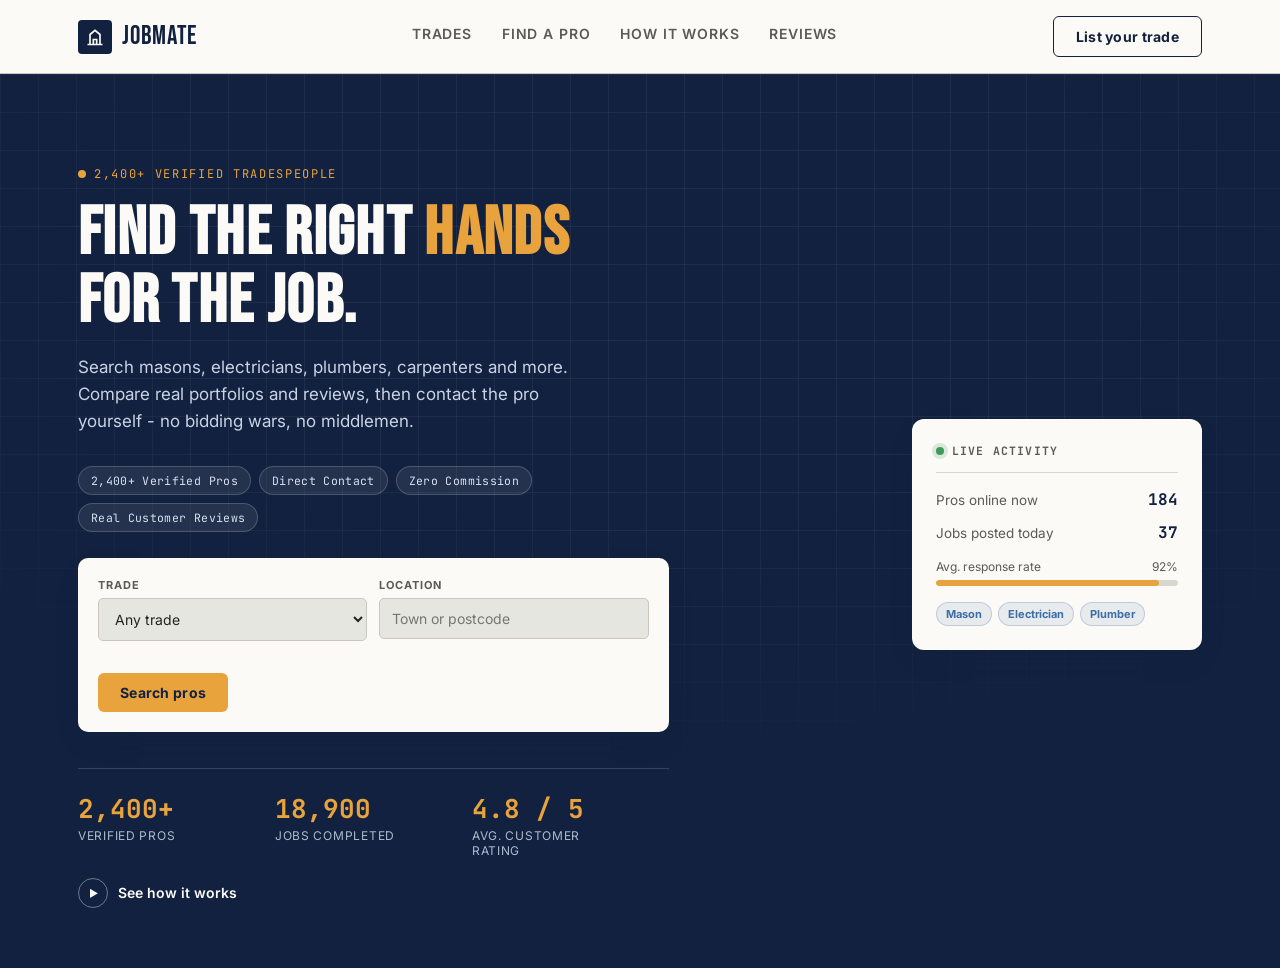
==== index.html @ 534e0090 "create home page" ====
<!DOCTYPE html>
<html lang="en">
<head>
    <meta charset="UTF-8">
    <meta name="viewport" content="width=device-width, initial-scale=1.0">
    <title>JobMate - Find Skilled Pros Near You</title>
    <link rel="preconnect" href="https://fonts.googleapis.com">
    <link href="https://fonts.googleapis.com/css2?family=Bebas+Neue&family=Inter:wght@400;500;600;700;800&family=JetBrains+Mono:wght@400;600&display=swap" rel="stylesheet">
    <link rel="stylesheet" href="style.css">
</head>
<body>
<header class="site-nav">
  <div class="nav-inner">
    <a href="#top" class="logo">
      <span class="mark">
        <svg viewBox="0 0 24 24" fill="none" stroke="#FBFAF7" stroke-width="2"><path d="M3 21h18M6 21V9l6-5 6 5v12M10 21v-6h4v6"/></svg>
      </span>
      JobMate
    </a>
    <nav class="nav-links" id="navLinks">
      <a href="#trades">Trades</a>
      <a href="#browse">Find a pro</a>
      <a href="#how">How it works</a>
      <a href="#reviews">Reviews</a>
    </nav>
    <div style="display:flex;align-items:center;gap:14px;">
      <a href="#join" class="btn btn-outline nav-cta">List your trade</a>
      <button class="menu-toggle" id="menuToggle" aria-label="Toggle menu"><span></span><span></span><span></span></button>
    </div>
  </div>
</header>
<section class="hero" id="top">
  <div class="wrap hero-inner">
    <div>
      <span class="hero-eyebrow">2,400+ verified tradespeople</span>
      <h1>Find the right <em>hands</em><br>for the job.</h1>
      <p class="lede">Search masons, electricians, plumbers, carpenters and more. Compare real portfolios and reviews, then contact the pro yourself - no bidding wars, no middlemen.</p>

      <div class="hero-pills">
        <span>2,400+ Verified Pros</span>
        <span>Direct Contact</span>
        <span>Zero Commission</span>
        <span>Real Customer Reviews</span>
      </div>

      <form class="search-card" id="searchForm">
        <div class="field">
          <label for="searchTrade">Trade</label>
          <select id="searchTrade">
            <option value="">Any trade</option>
            <option value="Mason">Mason</option>
            <option value="Electrician">Electrician</option>
            <option value="Plumber">Plumber</option>
            <option value="Carpenter">Carpenter</option>
            <option value="Painter">Painter</option>
            <option value="Welder">Welder</option>
            <option value="Roofer">Roofer</option>
            <option value="Landscaper">Landscaper</option>
          </select>
        </div>
        <div class="field">
          <label for="searchLocation">Location</label>
          <input type="text" id="searchLocation" placeholder="Town or postcode">
        </div>
        <div class="field submit">
          <label style="visibility:hidden;">Go</label>
          <button type="submit" class="btn btn-primary">Search pros</button>
        </div>
      </form>

      <div class="hero-stats">
        <div>
          <div class="num">2,400+</div>
          <div class="label">Verified pros</div>
        </div>
        <div>
          <div class="num">18,900</div>
          <div class="label">Jobs completed</div>
        </div>
        <div>
          <div class="num">4.8 / 5</div>
          <div class="label">Avg. customer rating</div>
        </div>
      </div>

      <div class="hero-actions">
        <a href="#how" class="play-link"><span class="play-ic">▶</span> See how it works</a>
      </div>
    </div>

    <div class="live-panel">
      <div class="live-panel-head"><span class="live-dot-lg"></span> Live activity</div>
      <div class="live-row"><span class="live-label">Pros online now</span><span class="live-val">184</span></div>
      <div class="live-row"><span class="live-label">Jobs posted today</span><span class="live-val">37</span></div>
      <div class="live-bar-group">
        <div class="live-bar-label"><span>Avg. response rate</span><span>92%</span></div>
        <div class="live-bar-track"><div class="live-bar-fill" style="width:92%;"></div></div>
      </div>
      <div class="live-tags">
        <span class="live-tag">Mason</span>
        <span class="live-tag">Electrician</span>
        <span class="live-tag">Plumber</span>
      </div>
    </div>
  </div>
</section>
</body>
</html>
---- style.css ----
:root{
    --ink:#12213F;
    --ink-2:#1B2E52;
    --steel:#3D6EA5;
    --steel-light:#7FA7CE;
    --amber:#E8A33D;
    --amber-dark:#C6822015;
    --concrete:#E6E6E0;
    --concrete-2:#D9D8D0;
    --paper:#FBFAF7;
    --charcoal:#232323;
    --charcoal-soft:#5B5B56;
    --line:#C9C7BE;
    --radius:6px;
    --shadow:0 12px 30px -14px rgba(18,33,63,0.35);
  }
  *{box-sizing:border-box;}
  html{scroll-behavior:smooth;}
  body{
    margin:0;
    background:var(--concrete);
    color:var(--charcoal);
    font-family:'Inter',sans-serif;
    -webkit-font-smoothing:antialiased;
  }
    h1,h2,h3{
    font-family:'Bebas Neue',sans-serif;
    letter-spacing:0.02em;
    line-height:1;
    color:var(--ink);
  }
  a{color:inherit;text-decoration:none;}
  button{font-family:inherit;cursor:pointer;}
  .wrap{max-width:1180px;margin:0 auto;padding:0 28px;}
  ::selection{background:var(--amber);color:var(--ink);}
  :focus-visible{outline:3px solid var(--steel);outline-offset:2px;}

    /* ---------- NAV ---------- */

  header.site-nav{
    position:sticky;top:0;z-index:100;
    background:var(--paper);
    border-bottom:1px solid var(--line);
  }
  .nav-inner{
    max-width:1180px;margin:0 auto;padding:16px 28px;
    display:flex;align-items:center;justify-content:space-between;
  }
  .logo{
    display:flex;align-items:center;gap:10px;
    font-family:'Bebas Neue',sans-serif;font-size:26px;letter-spacing:0.03em;
    color:var(--ink);
  }
  .logo .mark{
    width:34px;height:34px;border-radius:4px;background:var(--ink);
    display:flex;align-items:center;justify-content:center;
  }
  .logo .mark svg{width:20px;height:20px;}
  .nav-links{display:flex;gap:30px;align-items:center;}
  .nav-links a{
    font-size:14px;font-weight:600;color:var(--charcoal-soft);
    text-transform:uppercase;letter-spacing:0.06em;
    padding-bottom:4px;border-bottom:2px solid transparent;
    transition:color .15s, border-color .15s;
  }
  .nav-links a:hover{color:var(--ink);border-color:var(--amber);}
  .btn{
    display:inline-flex;align-items:center;justify-content:center;gap:8px;
    padding:11px 22px;border-radius:var(--radius);border:none;
    font-weight:700;font-size:14px;letter-spacing:0.02em;
    transition:transform .12s ease, box-shadow .12s ease, background .15s;
  }
  .btn-primary{background:var(--amber);color:var(--ink);}
  .btn-primary:hover{transform:translateY(-2px);box-shadow:0 10px 18px -8px rgba(232,163,61,0.55);}
  .btn-outline{background:transparent;color:var(--ink);border:1.5px solid var(--ink);}
  .btn-outline:hover{background:var(--ink);color:var(--paper);}
  .btn-ghost{background:transparent;color:var(--paper);border:1.5px solid rgba(251,250,247,0.4);}
  .btn-ghost:hover{border-color:var(--paper);}
  .menu-toggle{display:none;background:none;border:none;padding:8px;}
  .menu-toggle span{display:block;width:22px;height:2px;background:var(--ink);margin:5px 0;}

    /* ---------- HERO ---------- */

  .hero{
    position:relative;overflow:hidden;
    background:var(--ink);
    color:var(--paper);
    padding:88px 0 60px;
  }
  .hero::before{
    content:"";position:absolute;inset:0;
    background-image:
      linear-gradient(rgba(255,255,255,0.055) 1px, transparent 1px),
      linear-gradient(90deg, rgba(255,255,255,0.055) 1px, transparent 1px);
    background-size:38px 38px;
    mask-image:radial-gradient(ellipse 90% 70% at 50% 20%, black 40%, transparent 85%);
  }
  .hero-inner{position:relative;display:grid;grid-template-columns:1.1fr 0.9fr;gap:50px;align-items:center;}
  .hero-eyebrow{
    display:inline-flex;align-items:center;gap:8px;
    font-family:'JetBrains Mono',monospace;font-size:12px;letter-spacing:0.14em;
    text-transform:uppercase;color:var(--amber);margin-bottom:18px;
  }
  .hero-eyebrow::before{content:"";width:8px;height:8px;background:var(--amber);border-radius:50%;}
  .hero h1{color:var(--paper);font-size:clamp(42px,6vw,68px);margin:0 0 18px;}
  .hero h1 em{font-style:normal;color:var(--amber);}
  .hero p.lede{font-size:17px;line-height:1.6;color:#C9D3E4;max-width:520px;margin:0 0 30px;}

  .hero-pills{display:flex;flex-wrap:wrap;gap:8px;margin-bottom:26px;}
  .hero-pills span{
    font-family:'JetBrains Mono',monospace;font-size:11.5px;letter-spacing:0.03em;
    padding:6px 12px;border-radius:20px;background:rgba(251,250,247,0.08);
    border:1px solid rgba(251,250,247,0.18);color:#D7E0EE;
  }

  .search-card{
    background:var(--paper);border-radius:10px;padding:20px;
    box-shadow:var(--shadow);
    display:flex;flex-wrap:wrap;gap:12px;
  }
  .search-card .field{
    flex:1 1 160px;display:flex;flex-direction:column;gap:6px;
  }
  .search-card label{
    font-size:11px;text-transform:uppercase;letter-spacing:0.08em;
    color:var(--charcoal-soft);font-weight:700;
  }
  .search-card input, .search-card select{
    border:1.5px solid var(--line);border-radius:5px;padding:11px 12px;
    font-family:inherit;font-size:14px;color:var(--charcoal);background:var(--concrete);
  }
  .search-card input:focus, .search-card select:focus{border-color:var(--steel);outline:none;}
  .search-card .field.submit{flex:0 0 auto;align-self:flex-end;}

  .hero-stats{display:flex;gap:0;margin-top:36px;border-top:1px solid rgba(255,255,255,0.15);padding-top:22px;}
  .hero-stats div{flex:1;padding-right:20px;}
  .hero-stats .num{font-family:'JetBrains Mono',monospace;font-size:26px;font-weight:700;color:var(--amber);}
  .hero-stats .label{font-size:12px;color:#AEB9CC;text-transform:uppercase;letter-spacing:0.06em;margin-top:2px;}

  .hero-actions{margin-top:20px;}
  .play-link{display:inline-flex;align-items:center;gap:10px;font-size:14px;font-weight:600;color:var(--paper);}
  .play-ic{
    width:30px;height:30px;border-radius:50%;border:1.5px solid rgba(251,250,247,0.4);
    display:flex;align-items:center;justify-content:center;font-size:10px;flex-shrink:0;
    transition:background .15s,border-color .15s,color .15s;
  }
  .play-link:hover .play-ic{background:var(--amber);border-color:var(--amber);color:var(--ink);}

    /* ---------- LIVE ACTIVITY PANEL ---------- */
    
  .live-panel{
    justify-self:end;width:290px;background:var(--paper);border-radius:12px;
    box-shadow:var(--shadow);padding:24px;color:var(--charcoal);
  }
  .live-panel-head{
    display:flex;align-items:center;gap:8px;font-family:'JetBrains Mono',monospace;
    font-size:11.5px;text-transform:uppercase;letter-spacing:0.1em;color:var(--charcoal-soft);
    padding-bottom:14px;border-bottom:1px solid var(--concrete-2);margin-bottom:16px;font-weight:700;
  }
  .live-dot-lg{width:8px;height:8px;border-radius:50%;background:#3D9A57;box-shadow:0 0 0 4px rgba(61,154,87,0.18);flex-shrink:0;}
  .live-row{display:flex;justify-content:space-between;align-items:center;font-size:13.5px;margin-bottom:12px;}
  .live-row .live-label{color:var(--charcoal-soft);}
  .live-row .live-val{font-family:'JetBrains Mono',monospace;font-weight:700;color:var(--ink);font-size:16px;}
  .live-bar-group{margin:16px 0;}
  .live-bar-label{display:flex;justify-content:space-between;font-size:12px;color:var(--charcoal-soft);margin-bottom:6px;}
  .live-bar-track{height:6px;border-radius:4px;background:var(--concrete-2);overflow:hidden;}
  .live-bar-fill{height:100%;background:var(--amber);border-radius:4px;}
  .live-tags{display:flex;flex-wrap:wrap;gap:6px;}
  .live-tag{
    font-size:11px;font-weight:700;padding:4px 9px;border-radius:20px;
    background:rgba(61,110,165,0.1);color:var(--steel);border:1px solid rgba(61,110,165,0.25);
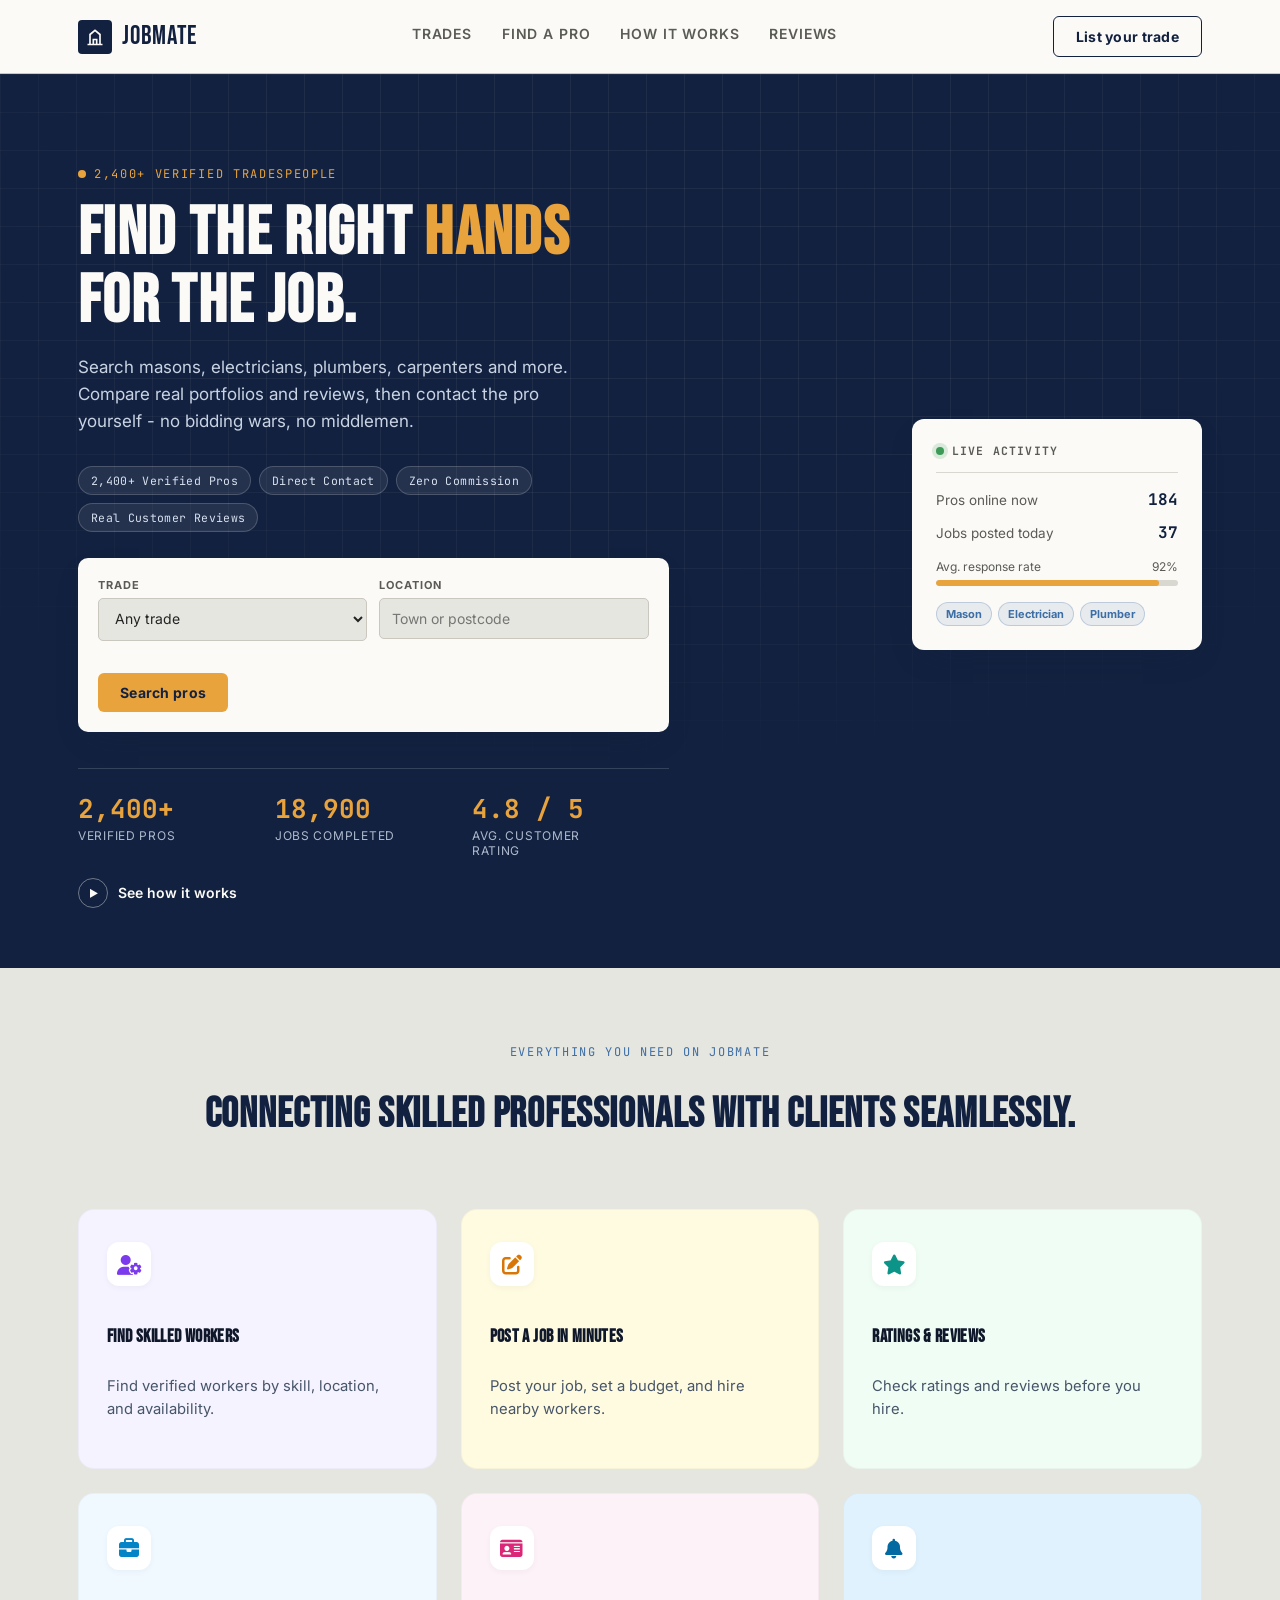
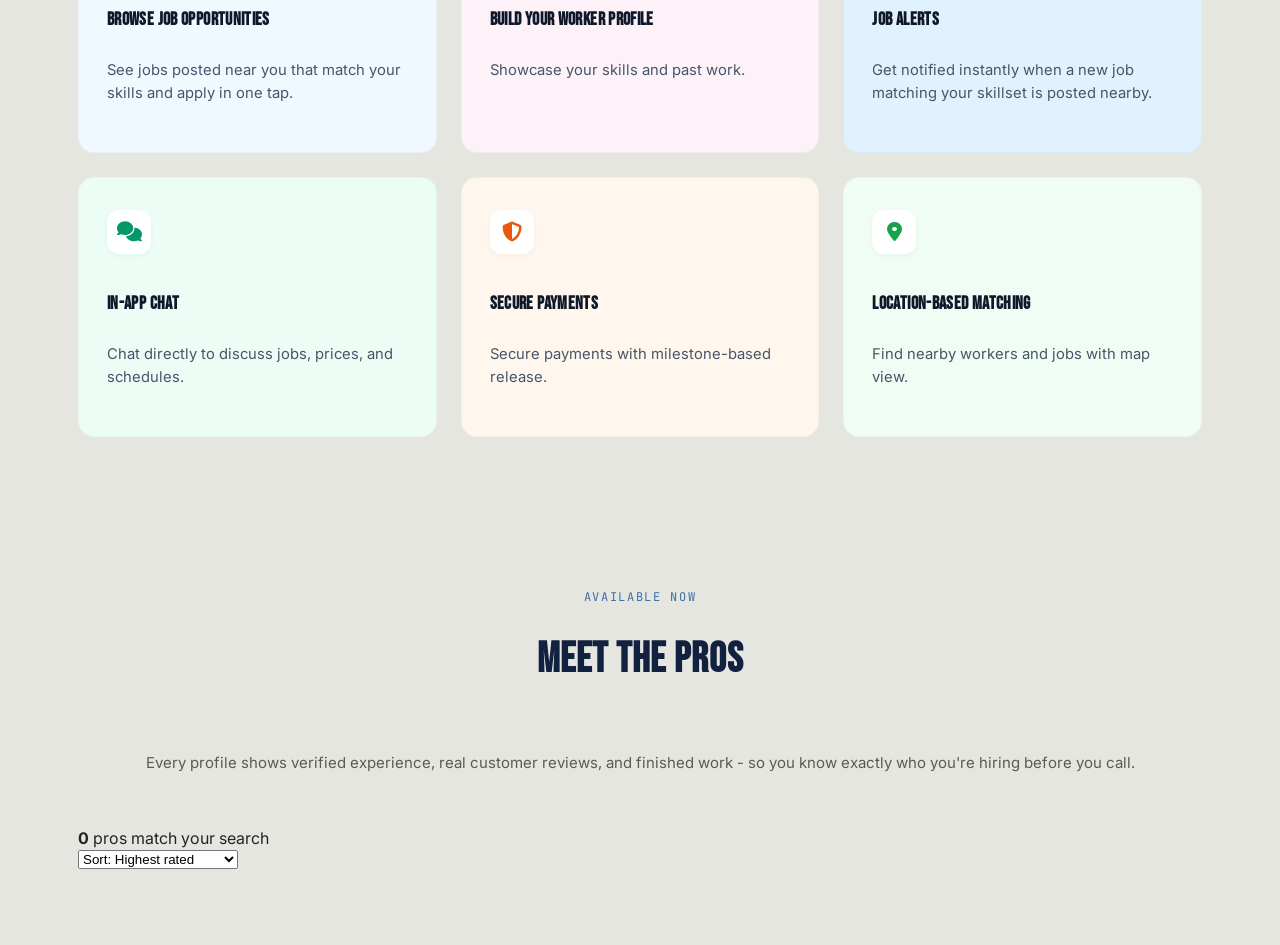
==== commit dd6688a3: "add feature grid section" ====
--- a/index.html
+++ b/index.html
@@ -7,6 +7,7 @@
     <link rel="preconnect" href="https://fonts.googleapis.com">
     <link href="https://fonts.googleapis.com/css2?family=Bebas+Neue&family=Inter:wght@400;500;600;700;800&family=JetBrains+Mono:wght@400;600&display=swap" rel="stylesheet">
     <link rel="stylesheet" href="style.css">
+    <link rel="stylesheet" href="https://cdnjs.cloudflare.com/ajax/libs/font-awesome/6.4.0/css/all.min.css">
 </head>
 <body>
 <header class="site-nav">
@@ -104,5 +105,130 @@
     </div>
   </div>
 </section>
+
+<section id="trades">
+  <div class="wrap">
+    <div class="section-head reveal">
+      <div>
+        <span class="kicker">Everything You Need on JobMate</span>
+        <h2>Connecting skilled professionals with clients seamlessly.</h2>
+      </div>
+    </div>
+  
+   <div class="container">
+
+    <!-- 3x3 Feature Grid -->
+    <div class="feature-grid">
+
+      <!-- 1. Find Skilled Workers (Clients) -->
+      <div class="feature-card bg-purple">
+        <div class="icon-box text-purple">
+          <i class="fa-solid fa-user-gear fa-lg"></i>
+        </div>
+        <h3>Find Skilled Workers</h3>
+        <p>Find verified workers by skill, location, and availability.</p>
+      </div>
+
+      <!-- 2. Post a Job in Minutes (Clients) -->
+      <div class="feature-card bg-yellow">
+        <div class="icon-box text-yellow">
+          <i class="fa-solid fa-pen-to-square fa-lg"></i>
+        </div>
+        <h3>Post a Job in Minutes</h3>
+        <p>Post your job, set a budget, and hire nearby workers.</p>
+      </div>
+
+      <!-- 3. Ratings & Reviews (Clients) -->
+      <div class="feature-card bg-teal">
+        <div class="icon-box text-teal">
+          <i class="fa-solid fa-star fa-lg"></i>
+        </div>
+        <h3>Ratings & Reviews</h3>
+        <p>Check ratings and reviews before you hire.</p>
+      </div>
+
+      <!-- 4. Browse Job Opportunities (Workers) -->
+      <div class="feature-card bg-blue">
+        <div class="icon-box text-blue">
+          <i class="fa-solid fa-briefcase fa-lg"></i>
+        </div>
+        <h3>Browse Job Opportunities</h3>
+        <p>See jobs posted near you that match your skills and apply in one tap.</p>
+      </div>
+
+      <!-- 5. Build Your Worker Profile (Workers) -->
+      <div class="feature-card bg-pink">
+        <div class="icon-box text-pink">
+          <i class="fa-solid fa-id-card fa-lg"></i>
+        </div>
+        <h3>Build Your Worker Profile</h3>
+        <p>Showcase your skills and past work.</p>
+      </div>
+
+      <!-- 6. Job Alerts (Workers) -->
+      <div class="feature-card bg-sky">
+        <div class="icon-box text-sky">
+          <i class="fa-solid fa-bell fa-lg"></i>
+        </div>
+        <h3>Job Alerts</h3>
+        <p>Get notified instantly when a new job matching your skillset is posted nearby.</p>
+      </div>
+
+      <!-- 7. In-App Chat (Shared) -->
+      <div class="feature-card bg-mint">
+        <div class="icon-box text-mint">
+          <i class="fa-solid fa-comments fa-lg"></i>
+        </div>
+        <h3>In-App Chat</h3>
+        <p>Chat directly to discuss jobs, prices, and schedules.</p>
+      </div>
+
+      <!-- 8. Secure Payments (Shared) -->
+      <div class="feature-card bg-orange">
+        <div class="icon-box text-orange">
+          <i class="fa-solid fa-shield-halved fa-lg"></i>
+        </div>
+        <h3>Secure Payments</h3>
+        <p>Secure payments with milestone-based release.</p>
+      </div>
+
+      <!-- 9. Location-Based Matching (Shared) -->
+      <div class="feature-card bg-green">
+        <div class="icon-box text-green">
+          <i class="fa-solid fa-location-dot fa-lg"></i>
+        </div>
+        <h3>Location-Based Matching</h3>
+        <p>Find nearby workers and jobs with map view.</p>
+      </div>
+
+    </div>
+   </div>
+  </div>
+</section>
+
+<section id="browse">
+  <div class="wrap">
+    <div class="section-head reveal">
+      <div>
+        <span class="kicker">Available now</span>
+        <h2>Meet the pros</h2>
+      </div>
+      <p>Every profile shows verified experience, real customer reviews, and finished work - so you know exactly who you're hiring before you call.</p>
+    </div>
+
+    <div class="filter-pills reveal" id="filterPills"></div>
+
+    <div class="pro-toolbar reveal">
+      <div class="count-line"><strong id="resultCount">0</strong> pros match your search</div>
+      <select class="sort-select" id="sortSelect">
+        <option value="rating">Sort: Highest rated</option>
+        <option value="experience">Sort: Most experienced</option>
+        <option value="reviews">Sort: Most reviewed</option>
+      </select>
+    </div>
+
+    <div class="pro-grid reveal" id="proGrid"></div>
+  </div>
+</section>
 </body>
 </html>
--- a/style.css
+++ b/style.css
@@ -1,171 +1,278 @@
-:root{
-    --ink:#12213F;
-    --ink-2:#1B2E52;
-    --steel:#3D6EA5;
-    --steel-light:#7FA7CE;
-    --amber:#E8A33D;
-    --amber-dark:#C6822015;
-    --concrete:#E6E6E0;
-    --concrete-2:#D9D8D0;
-    --paper:#FBFAF7;
-    --charcoal:#232323;
-    --charcoal-soft:#5B5B56;
-    --line:#C9C7BE;
-    --radius:6px;
-    --shadow:0 12px 30px -14px rgba(18,33,63,0.35);
-  }
-  *{box-sizing:border-box;}
-  html{scroll-behavior:smooth;}
-  body{
-    margin:0;
-    background:var(--concrete);
-    color:var(--charcoal);
-    font-family:'Inter',sans-serif;
-    -webkit-font-smoothing:antialiased;
-  }
-    h1,h2,h3{
-    font-family:'Bebas Neue',sans-serif;
-    letter-spacing:0.02em;
-    line-height:1;
-    color:var(--ink);
-  }
-  a{color:inherit;text-decoration:none;}
-  button{font-family:inherit;cursor:pointer;}
-  .wrap{max-width:1180px;margin:0 auto;padding:0 28px;}
-  ::selection{background:var(--amber);color:var(--ink);}
-  :focus-visible{outline:3px solid var(--steel);outline-offset:2px;}
-
-    /* ---------- NAV ---------- */
-
-  header.site-nav{
-    position:sticky;top:0;z-index:100;
-    background:var(--paper);
-    border-bottom:1px solid var(--line);
-  }
-  .nav-inner{
-    max-width:1180px;margin:0 auto;padding:16px 28px;
-    display:flex;align-items:center;justify-content:space-between;
-  }
-  .logo{
-    display:flex;align-items:center;gap:10px;
-    font-family:'Bebas Neue',sans-serif;font-size:26px;letter-spacing:0.03em;
-    color:var(--ink);
-  }
-  .logo .mark{
-    width:34px;height:34px;border-radius:4px;background:var(--ink);
-    display:flex;align-items:center;justify-content:center;
-  }
-  .logo .mark svg{width:20px;height:20px;}
-  .nav-links{display:flex;gap:30px;align-items:center;}
-  .nav-links a{
-    font-size:14px;font-weight:600;color:var(--charcoal-soft);
-    text-transform:uppercase;letter-spacing:0.06em;
-    padding-bottom:4px;border-bottom:2px solid transparent;
-    transition:color .15s, border-color .15s;
-  }
-  .nav-links a:hover{color:var(--ink);border-color:var(--amber);}
-  .btn{
-    display:inline-flex;align-items:center;justify-content:center;gap:8px;
-    padding:11px 22px;border-radius:var(--radius);border:none;
-    font-weight:700;font-size:14px;letter-spacing:0.02em;
-    transition:transform .12s ease, box-shadow .12s ease, background .15s;
-  }
-  .btn-primary{background:var(--amber);color:var(--ink);}
-  .btn-primary:hover{transform:translateY(-2px);box-shadow:0 10px 18px -8px rgba(232,163,61,0.55);}
-  .btn-outline{background:transparent;color:var(--ink);border:1.5px solid var(--ink);}
-  .btn-outline:hover{background:var(--ink);color:var(--paper);}
-  .btn-ghost{background:transparent;color:var(--paper);border:1.5px solid rgba(251,250,247,0.4);}
-  .btn-ghost:hover{border-color:var(--paper);}
-  .menu-toggle{display:none;background:none;border:none;padding:8px;}
-  .menu-toggle span{display:block;width:22px;height:2px;background:var(--ink);margin:5px 0;}
-
-    /* ---------- HERO ---------- */
-
-  .hero{
-    position:relative;overflow:hidden;
-    background:var(--ink);
-    color:var(--paper);
-    padding:88px 0 60px;
-  }
-  .hero::before{
-    content:"";position:absolute;inset:0;
-    background-image:
-      linear-gradient(rgba(255,255,255,0.055) 1px, transparent 1px),
-      linear-gradient(90deg, rgba(255,255,255,0.055) 1px, transparent 1px);
-    background-size:38px 38px;
-    mask-image:radial-gradient(ellipse 90% 70% at 50% 20%, black 40%, transparent 85%);
-  }
-  .hero-inner{position:relative;display:grid;grid-template-columns:1.1fr 0.9fr;gap:50px;align-items:center;}
-  .hero-eyebrow{
-    display:inline-flex;align-items:center;gap:8px;
-    font-family:'JetBrains Mono',monospace;font-size:12px;letter-spacing:0.14em;
-    text-transform:uppercase;color:var(--amber);margin-bottom:18px;
-  }
-  .hero-eyebrow::before{content:"";width:8px;height:8px;background:var(--amber);border-radius:50%;}
-  .hero h1{color:var(--paper);font-size:clamp(42px,6vw,68px);margin:0 0 18px;}
-  .hero h1 em{font-style:normal;color:var(--amber);}
-  .hero p.lede{font-size:17px;line-height:1.6;color:#C9D3E4;max-width:520px;margin:0 0 30px;}
-
-  .hero-pills{display:flex;flex-wrap:wrap;gap:8px;margin-bottom:26px;}
-  .hero-pills span{
-    font-family:'JetBrains Mono',monospace;font-size:11.5px;letter-spacing:0.03em;
-    padding:6px 12px;border-radius:20px;background:rgba(251,250,247,0.08);
-    border:1px solid rgba(251,250,247,0.18);color:#D7E0EE;
-  }
-
-  .search-card{
-    background:var(--paper);border-radius:10px;padding:20px;
-    box-shadow:var(--shadow);
-    display:flex;flex-wrap:wrap;gap:12px;
-  }
-  .search-card .field{
-    flex:1 1 160px;display:flex;flex-direction:column;gap:6px;
-  }
-  .search-card label{
-    font-size:11px;text-transform:uppercase;letter-spacing:0.08em;
-    color:var(--charcoal-soft);font-weight:700;
-  }
-  .search-card input, .search-card select{
-    border:1.5px solid var(--line);border-radius:5px;padding:11px 12px;
-    font-family:inherit;font-size:14px;color:var(--charcoal);background:var(--concrete);
-  }
-  .search-card input:focus, .search-card select:focus{border-color:var(--steel);outline:none;}
-  .search-card .field.submit{flex:0 0 auto;align-self:flex-end;}
-
-  .hero-stats{display:flex;gap:0;margin-top:36px;border-top:1px solid rgba(255,255,255,0.15);padding-top:22px;}
-  .hero-stats div{flex:1;padding-right:20px;}
-  .hero-stats .num{font-family:'JetBrains Mono',monospace;font-size:26px;font-weight:700;color:var(--amber);}
-  .hero-stats .label{font-size:12px;color:#AEB9CC;text-transform:uppercase;letter-spacing:0.06em;margin-top:2px;}
-
-  .hero-actions{margin-top:20px;}
-  .play-link{display:inline-flex;align-items:center;gap:10px;font-size:14px;font-weight:600;color:var(--paper);}
-  .play-ic{
-    width:30px;height:30px;border-radius:50%;border:1.5px solid rgba(251,250,247,0.4);
-    display:flex;align-items:center;justify-content:center;font-size:10px;flex-shrink:0;
-    transition:background .15s,border-color .15s,color .15s;
-  }
-  .play-link:hover .play-ic{background:var(--amber);border-color:var(--amber);color:var(--ink);}
-
-    /* ---------- LIVE ACTIVITY PANEL ---------- */
-    
-  .live-panel{
-    justify-self:end;width:290px;background:var(--paper);border-radius:12px;
-    box-shadow:var(--shadow);padding:24px;color:var(--charcoal);
-  }
-  .live-panel-head{
-    display:flex;align-items:center;gap:8px;font-family:'JetBrains Mono',monospace;
-    font-size:11.5px;text-transform:uppercase;letter-spacing:0.1em;color:var(--charcoal-soft);
-    padding-bottom:14px;border-bottom:1px solid var(--concrete-2);margin-bottom:16px;font-weight:700;
-  }
-  .live-dot-lg{width:8px;height:8px;border-radius:50%;background:#3D9A57;box-shadow:0 0 0 4px rgba(61,154,87,0.18);flex-shrink:0;}
-  .live-row{display:flex;justify-content:space-between;align-items:center;font-size:13.5px;margin-bottom:12px;}
-  .live-row .live-label{color:var(--charcoal-soft);}
-  .live-row .live-val{font-family:'JetBrains Mono',monospace;font-weight:700;color:var(--ink);font-size:16px;}
-  .live-bar-group{margin:16px 0;}
-  .live-bar-label{display:flex;justify-content:space-between;font-size:12px;color:var(--charcoal-soft);margin-bottom:6px;}
-  .live-bar-track{height:6px;border-radius:4px;background:var(--concrete-2);overflow:hidden;}
-  .live-bar-fill{height:100%;background:var(--amber);border-radius:4px;}
-  .live-tags{display:flex;flex-wrap:wrap;gap:6px;}
-  .live-tag{
-    font-size:11px;font-weight:700;padding:4px 9px;border-radius:20px;
-    background:rgba(61,110,165,0.1);color:var(--steel);border:1px solid rgba(61,110,165,0.25);+:root{
+    --ink:#12213F;
+    --ink-2:#1B2E52;
+    --steel:#3D6EA5;
+    --steel-light:#7FA7CE;
+    --amber:#E8A33D;
+    --amber-dark:#C6822015;
+    --concrete:#E6E6E0;
+    --concrete-2:#D9D8D0;
+    --paper:#FBFAF7;
+    --charcoal:#232323;
+    --charcoal-soft:#5B5B56;
+    --line:#C9C7BE;
+    --radius:6px;
+    --shadow:0 12px 30px -14px rgba(18,33,63,0.35);
+  }
+  *{box-sizing:border-box;}
+  html{scroll-behavior:smooth;}
+  body{
+    margin:0;
+    background:var(--concrete);
+    color:var(--charcoal);
+    font-family:'Inter',sans-serif;
+    -webkit-font-smoothing:antialiased;
+  }
+    h1,h2,h3{
+    font-family:'Bebas Neue',sans-serif;
+    letter-spacing:0.02em;
+    line-height:1;
+    color:var(--ink);
+  }
+  a{color:inherit;text-decoration:none;}
+  button{font-family:inherit;cursor:pointer;}
+  .wrap{max-width:1180px;margin:0 auto;padding:0 28px;}
+  ::selection{background:var(--amber);color:var(--ink);}
+  :focus-visible{outline:3px solid var(--steel);outline-offset:2px;}
+
+    /* ---------- NAV ---------- */
+
+  header.site-nav{
+    position:sticky;top:0;z-index:100;
+    background:var(--paper);
+    border-bottom:1px solid var(--line);
+  }
+  .nav-inner{
+    max-width:1180px;margin:0 auto;padding:16px 28px;
+    display:flex;align-items:center;justify-content:space-between;
+  }
+  .logo{
+    display:flex;align-items:center;gap:10px;
+    font-family:'Bebas Neue',sans-serif;font-size:26px;letter-spacing:0.03em;
+    color:var(--ink);
+  }
+  .logo .mark{
+    width:34px;height:34px;border-radius:4px;background:var(--ink);
+    display:flex;align-items:center;justify-content:center;
+  }
+  .logo .mark svg{width:20px;height:20px;}
+  .nav-links{display:flex;gap:30px;align-items:center;}
+  .nav-links a{
+    font-size:14px;font-weight:600;color:var(--charcoal-soft);
+    text-transform:uppercase;letter-spacing:0.06em;
+    padding-bottom:4px;border-bottom:2px solid transparent;
+    transition:color .15s, border-color .15s;
+  }
+  .nav-links a:hover{color:var(--ink);border-color:var(--amber);}
+  .btn{
+    display:inline-flex;align-items:center;justify-content:center;gap:8px;
+    padding:11px 22px;border-radius:var(--radius);border:none;
+    font-weight:700;font-size:14px;letter-spacing:0.02em;
+    transition:transform .12s ease, box-shadow .12s ease, background .15s;
+  }
+  .btn-primary{background:var(--amber);color:var(--ink);}
+  .btn-primary:hover{transform:translateY(-2px);box-shadow:0 10px 18px -8px rgba(232,163,61,0.55);}
+  .btn-outline{background:transparent;color:var(--ink);border:1.5px solid var(--ink);}
+  .btn-outline:hover{background:var(--ink);color:var(--paper);}
+  .btn-ghost{background:transparent;color:var(--paper);border:1.5px solid rgba(251,250,247,0.4);}
+  .btn-ghost:hover{border-color:var(--paper);}
+  .menu-toggle{display:none;background:none;border:none;padding:8px;}
+  .menu-toggle span{display:block;width:22px;height:2px;background:var(--ink);margin:5px 0;}
+
+    /* ---------- HERO ---------- */
+
+  .hero{
+    position:relative;overflow:hidden;
+    background:var(--ink);
+    color:var(--paper);
+    padding:88px 0 60px;
+  }
+  .hero::before{
+    content:"";position:absolute;inset:0;
+    background-image:
+      linear-gradient(rgba(255,255,255,0.055) 1px, transparent 1px),
+      linear-gradient(90deg, rgba(255,255,255,0.055) 1px, transparent 1px);
+    background-size:38px 38px;
+    mask-image:radial-gradient(ellipse 90% 70% at 50% 20%, black 40%, transparent 85%);
+  }
+  .hero-inner{position:relative;display:grid;grid-template-columns:1.1fr 0.9fr;gap:50px;align-items:center;}
+  .hero-eyebrow{
+    display:inline-flex;align-items:center;gap:8px;
+    font-family:'JetBrains Mono',monospace;font-size:12px;letter-spacing:0.14em;
+    text-transform:uppercase;color:var(--amber);margin-bottom:18px;
+  }
+  .hero-eyebrow::before{content:"";width:8px;height:8px;background:var(--amber);border-radius:50%;}
+  .hero h1{color:var(--paper);font-size:clamp(42px,6vw,68px);margin:0 0 18px;}
+  .hero h1 em{font-style:normal;color:var(--amber);}
+  .hero p.lede{font-size:17px;line-height:1.6;color:#C9D3E4;max-width:520px;margin:0 0 30px;}
+
+  .hero-pills{display:flex;flex-wrap:wrap;gap:8px;margin-bottom:26px;}
+  .hero-pills span{
+    font-family:'JetBrains Mono',monospace;font-size:11.5px;letter-spacing:0.03em;
+    padding:6px 12px;border-radius:20px;background:rgba(251,250,247,0.08);
+    border:1px solid rgba(251,250,247,0.18);color:#D7E0EE;
+  }
+
+  .search-card{
+    background:var(--paper);border-radius:10px;padding:20px;
+    box-shadow:var(--shadow);
+    display:flex;flex-wrap:wrap;gap:12px;
+  }
+  .search-card .field{
+    flex:1 1 160px;display:flex;flex-direction:column;gap:6px;
+  }
+  .search-card label{
+    font-size:11px;text-transform:uppercase;letter-spacing:0.08em;
+    color:var(--charcoal-soft);font-weight:700;
+  }
+  .search-card input, .search-card select{
+    border:1.5px solid var(--line);border-radius:5px;padding:11px 12px;
+    font-family:inherit;font-size:14px;color:var(--charcoal);background:var(--concrete);
+  }
+  .search-card input:focus, .search-card select:focus{border-color:var(--steel);outline:none;}
+  .search-card .field.submit{flex:0 0 auto;align-self:flex-end;}
+
+  .hero-stats{display:flex;gap:0;margin-top:36px;border-top:1px solid rgba(255,255,255,0.15);padding-top:22px;}
+  .hero-stats div{flex:1;padding-right:20px;}
+  .hero-stats .num{font-family:'JetBrains Mono',monospace;font-size:26px;font-weight:700;color:var(--amber);}
+  .hero-stats .label{font-size:12px;color:#AEB9CC;text-transform:uppercase;letter-spacing:0.06em;margin-top:2px;}
+
+  .hero-actions{margin-top:20px;}
+  .play-link{display:inline-flex;align-items:center;gap:10px;font-size:14px;font-weight:600;color:var(--paper);}
+  .play-ic{
+    width:30px;height:30px;border-radius:50%;border:1.5px solid rgba(251,250,247,0.4);
+    display:flex;align-items:center;justify-content:center;font-size:10px;flex-shrink:0;
+    transition:background .15s,border-color .15s,color .15s;
+  }
+  .play-link:hover .play-ic{background:var(--amber);border-color:var(--amber);color:var(--ink);}
+
+    /* ---------- LIVE ACTIVITY PANEL ---------- */
+    
+  .live-panel{
+    justify-self:end;width:290px;background:var(--paper);border-radius:12px;
+    box-shadow:var(--shadow);padding:24px;color:var(--charcoal);
+  }
+  .live-panel-head{
+    display:flex;align-items:center;gap:8px;font-family:'JetBrains Mono',monospace;
+    font-size:11.5px;text-transform:uppercase;letter-spacing:0.1em;color:var(--charcoal-soft);
+    padding-bottom:14px;border-bottom:1px solid var(--concrete-2);margin-bottom:16px;font-weight:700;
+  }
+  .live-dot-lg{width:8px;height:8px;border-radius:50%;background:#3D9A57;box-shadow:0 0 0 4px rgba(61,154,87,0.18);flex-shrink:0;}
+  .live-row{display:flex;justify-content:space-between;align-items:center;font-size:13.5px;margin-bottom:12px;}
+  .live-row .live-label{color:var(--charcoal-soft);}
+  .live-row .live-val{font-family:'JetBrains Mono',monospace;font-weight:700;color:var(--ink);font-size:16px;}
+  .live-bar-group{margin:16px 0;}
+  .live-bar-label{display:flex;justify-content:space-between;font-size:12px;color:var(--charcoal-soft);margin-bottom:6px;}
+  .live-bar-track{height:6px;border-radius:4px;background:var(--concrete-2);overflow:hidden;}
+  .live-bar-fill{height:100%;background:var(--amber);border-radius:4px;}
+  .live-tags{display:flex;flex-wrap:wrap;gap:6px;}
+  .live-tag{
+    font-size:11px;font-weight:700;padding:4px 9px;border-radius:20px;
+    background:rgba(61,110,165,0.1);color:var(--steel);border:1px solid rgba(61,110,165,0.25);}
+  
+  /* ---------- SECTION SHELL ---------- */
+  section{padding:76px 0;}
+  .section-head{display:flex;justify-content:center;align-items:center;text-align: center; margin-bottom:38px;gap:20px;flex-wrap:wrap;}
+  .section-head .kicker{
+    font-family:'JetBrains Mono',monospace;font-size:12px;color:var(--steel);
+    text-transform:uppercase;letter-spacing:0.14em;margin-bottom:8px;display:block;
+  }
+  .section-head h2{font-size:clamp(30px,4vw,42px);}
+  .section-head p{color:var(--charcoal-soft);font-size:15px;line-height:1.55;}
+  
+  /*job essential */
+  .container {
+      max-width: 1200px;
+      width: 100%;
+      margin: 0 auto;
+    }
+
+    .section-title {
+      text-align: center;
+      margin-bottom: 40px;
+    }
+
+    .section-title h2 {
+      font-size: 2rem;
+      font-weight: 700;
+      color: #0f172a;
+      margin-bottom: 8px;
+    }
+
+    .section-title p {
+      color: #64748b;
+      font-size: 1.05rem;
+    }
+
+    /* 3x3 Feature Grid */
+    .feature-grid {
+      display: grid;
+      grid-template-columns: repeat(3, 1fr);
+      gap: 24px;
+    }
+
+    /* Card Component */
+    .feature-card {
+      border-radius: 16px;
+      padding: 32px 28px;
+      display: flex;
+      flex-direction: column;
+      align-items: flex-start;
+      transition: transform 0.2s ease, box-shadow 0.2s ease;
+      border: 1px solid rgba(0, 0, 0, 0.03);
+    }
+
+    .feature-card:hover {
+      transform: translateY(-4px);
+      box-shadow: 0 12px 24px -8px rgba(0, 0, 0, 0.08);
+    }
+
+    /* Pastel Card Background Variants */
+    .bg-purple { background-color: #f5f3ff; }
+    .bg-yellow { background-color: #fffbe0; }
+    .bg-teal   { background-color: #f0fdf4; }
+    .bg-blue   { background-color: #f0f9ff; }
+    .bg-pink   { background-color: #fdf2f8; }
+    .bg-sky    { background-color: #e0f2fe; }
+    .bg-mint   { background-color: #ecfdf5; }
+    .bg-orange { background-color: #fff7ed; }
+    .bg-green  { background-color: #f0fdf4; }
+
+    /* Icon Box Styles */
+    .icon-box {
+      width: 44px;
+      height: 44px;
+      background-color: #ffffff;
+      border-radius: 12px;
+      display: flex;
+      align-items: center;
+      justify-content: center;
+      margin-bottom: 20px;
+      box-shadow: 0 2px 6px rgba(0, 0, 0, 0.04);
+    }
+
+    /* Custom Icon Text Colors */
+    .text-purple { color: #7c3aed; }
+    .text-yellow { color: #d97706; }
+    .text-teal   { color: #0d9488; }
+    .text-blue   { color: #0284c7; }
+    .text-pink   { color: #db2777; }
+    .text-sky    { color: #0369a1; }
+    .text-mint   { color: #059669; }
+    .text-orange { color: #ea580c; }
+    .text-green  { color: #16a34a; }
+
+    /* Text Content */
+    .feature-card h3 {
+      font-size: 1.15rem;
+      font-weight: 700;
+      color: #0f172a;
+      margin-bottom: 12px;
+      line-height: 1.3;
+    }
+
+    .feature-card p {
+      font-size: 0.925rem;
+      color: #475569;
+      line-height: 1.55;
+    }
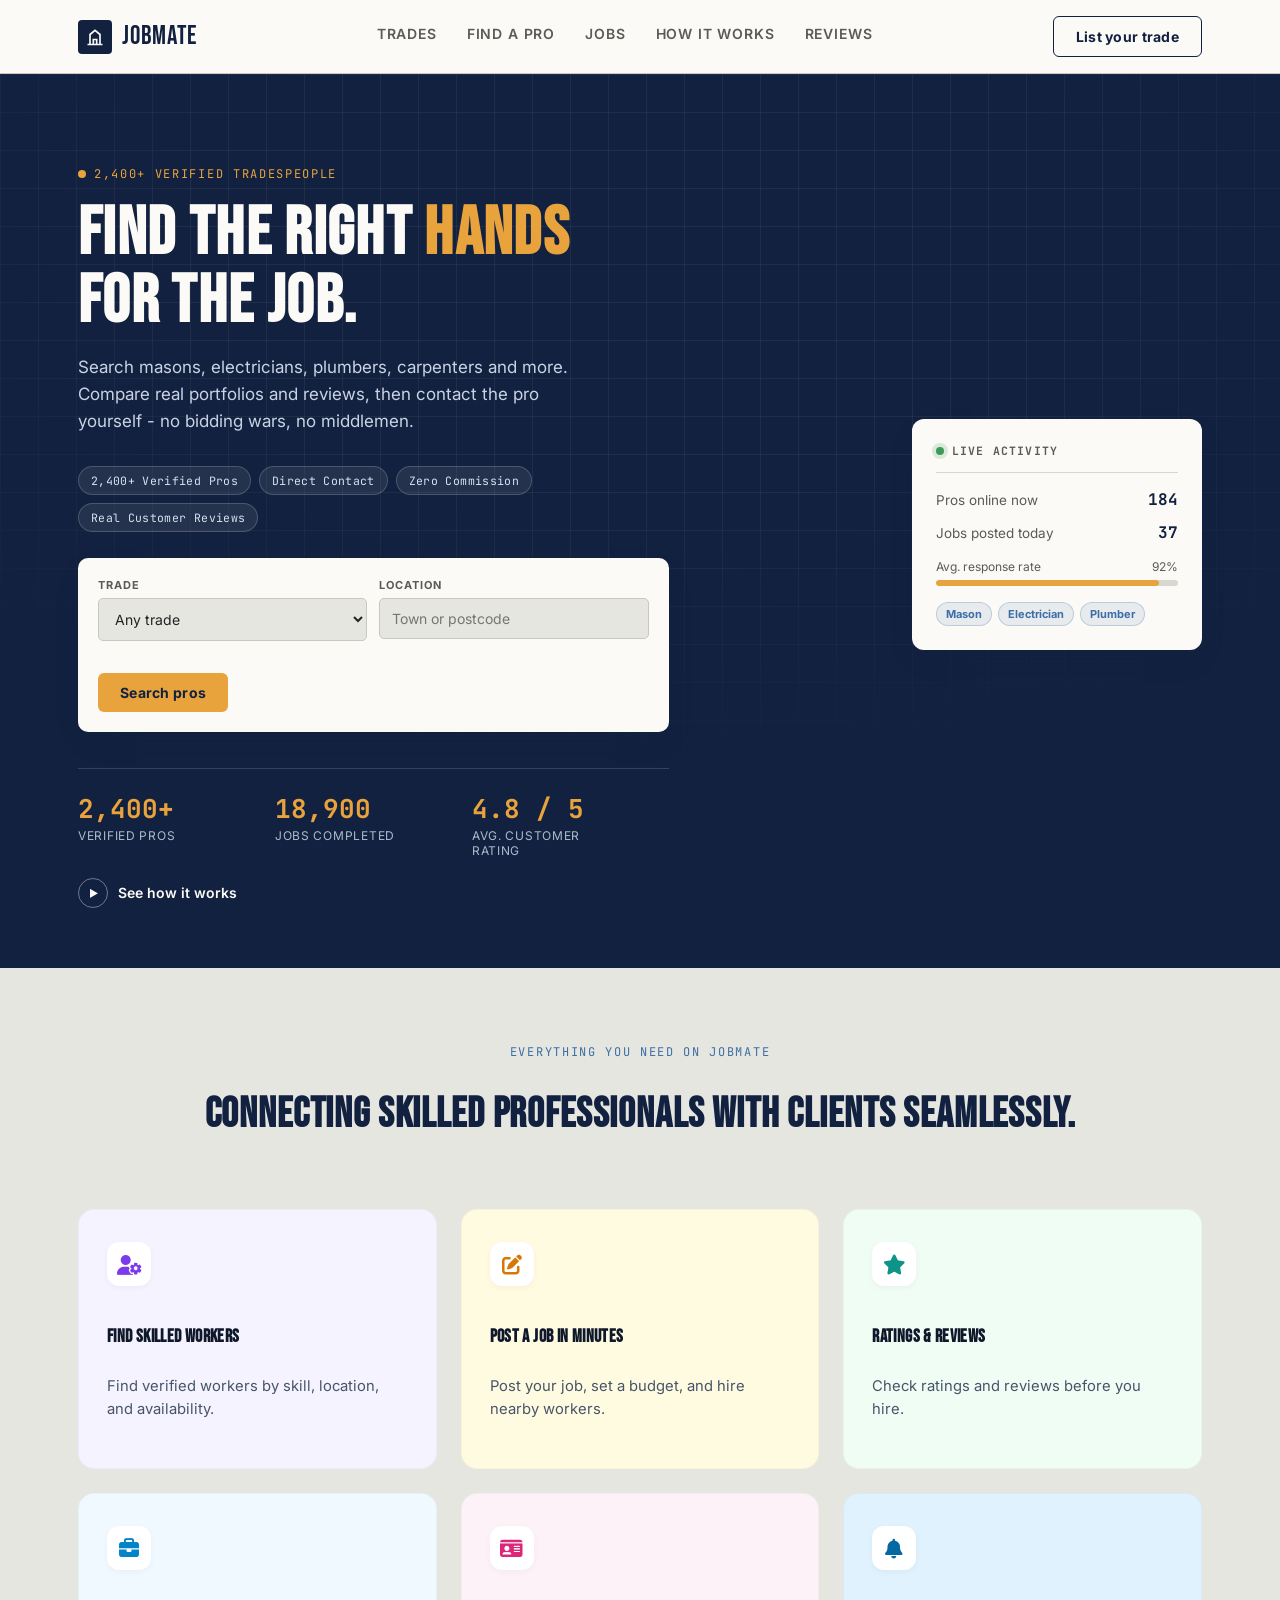
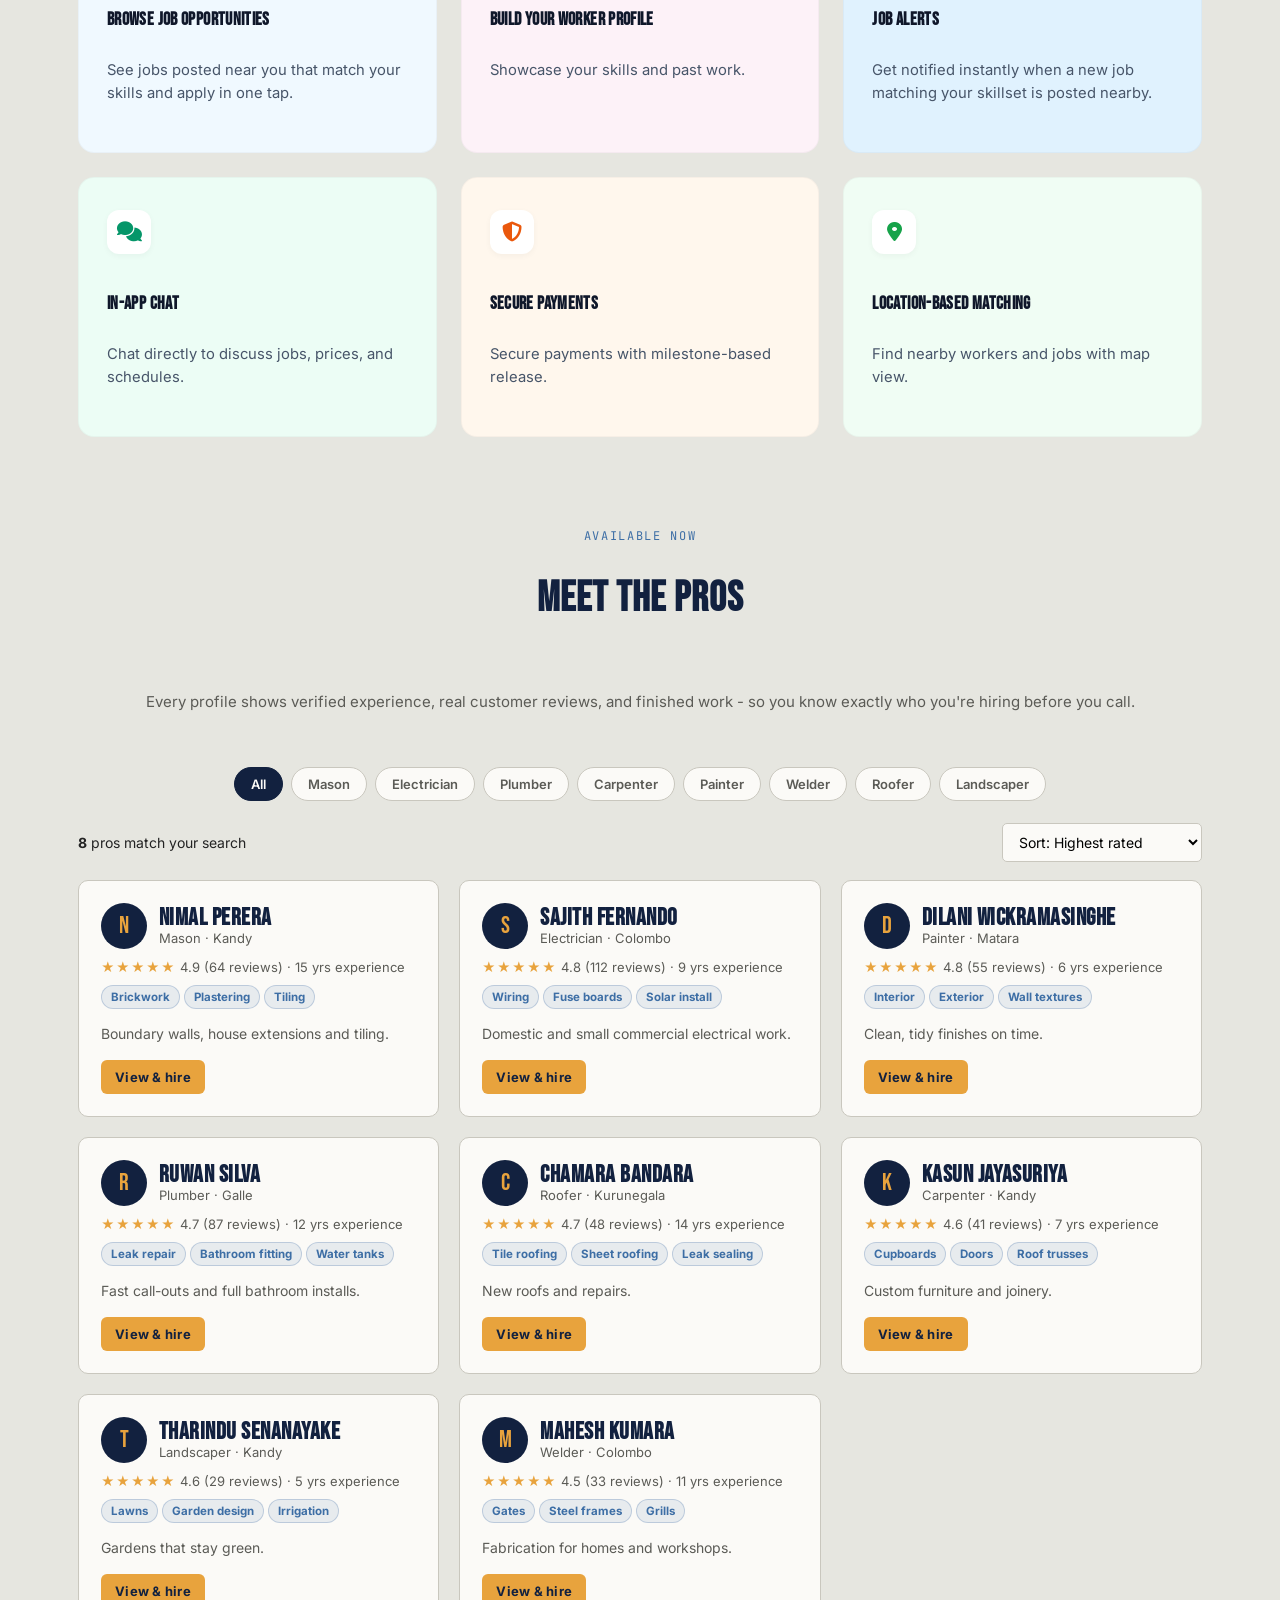
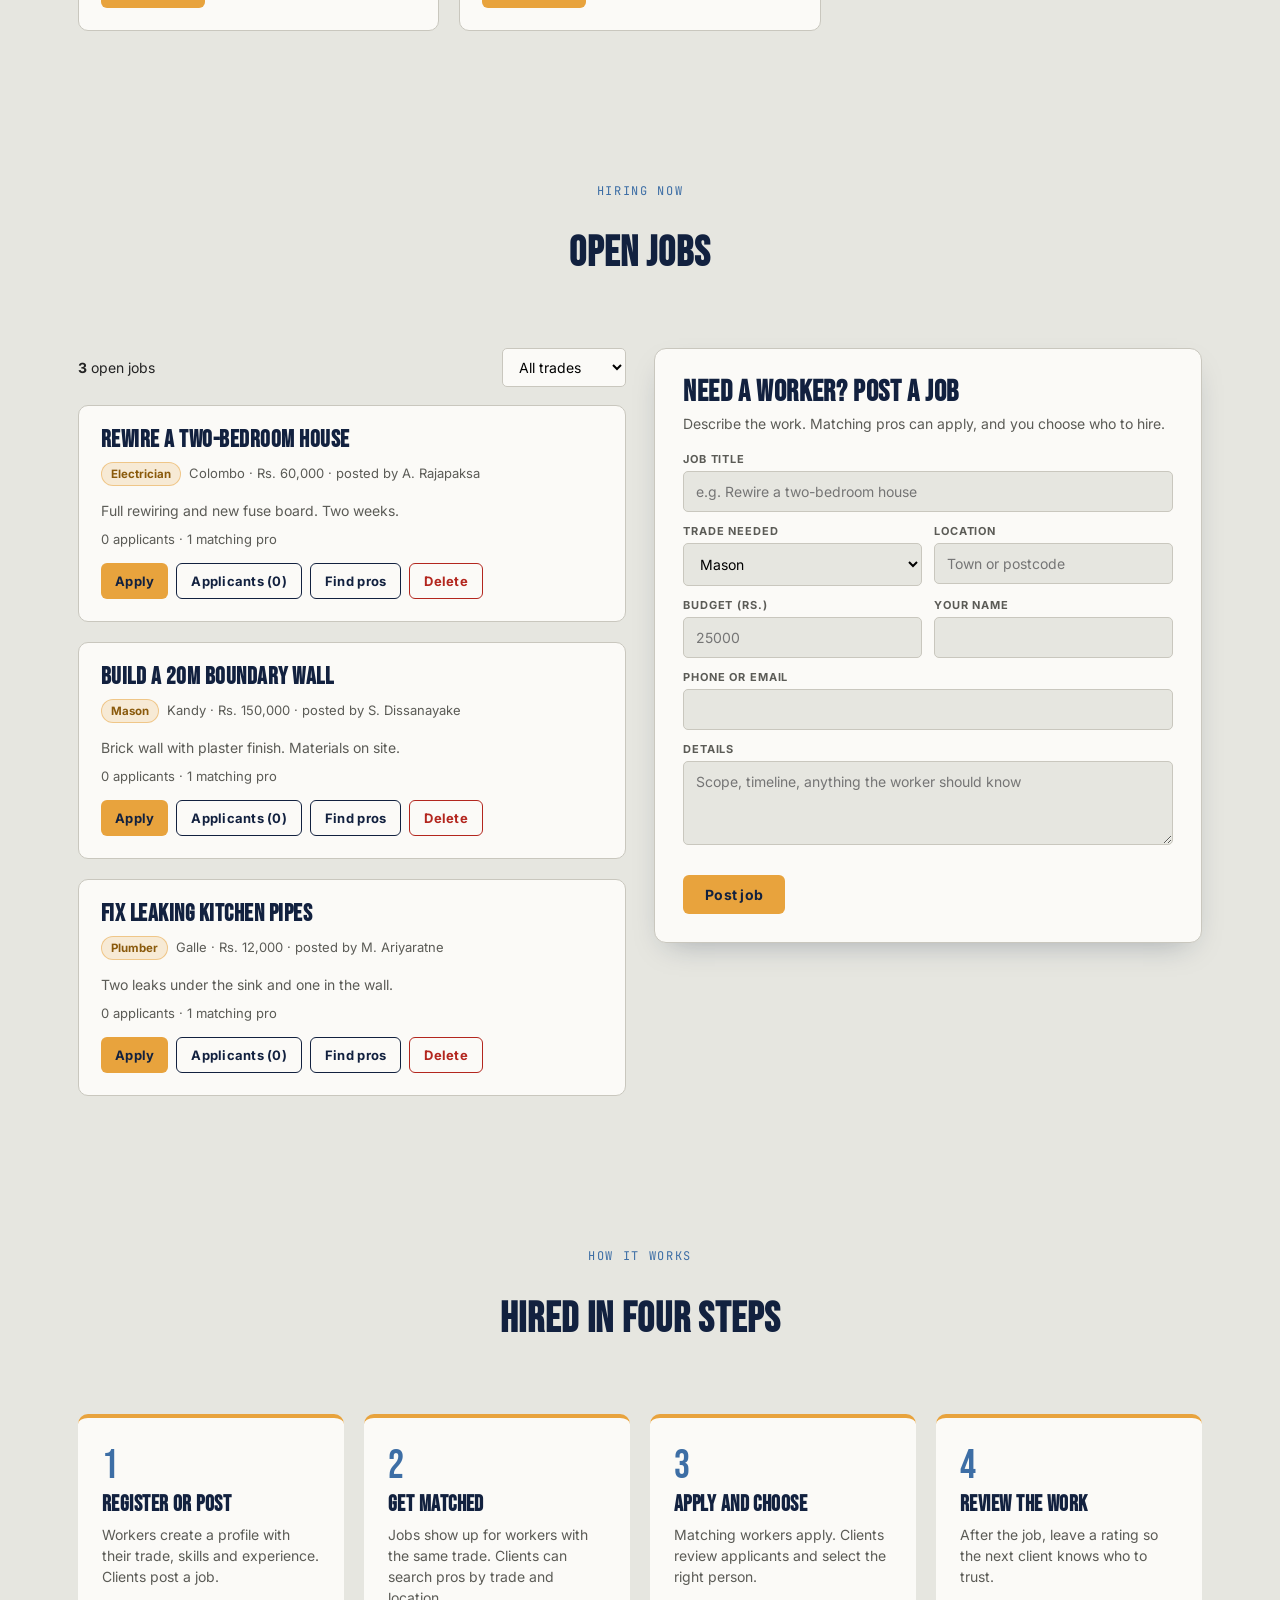
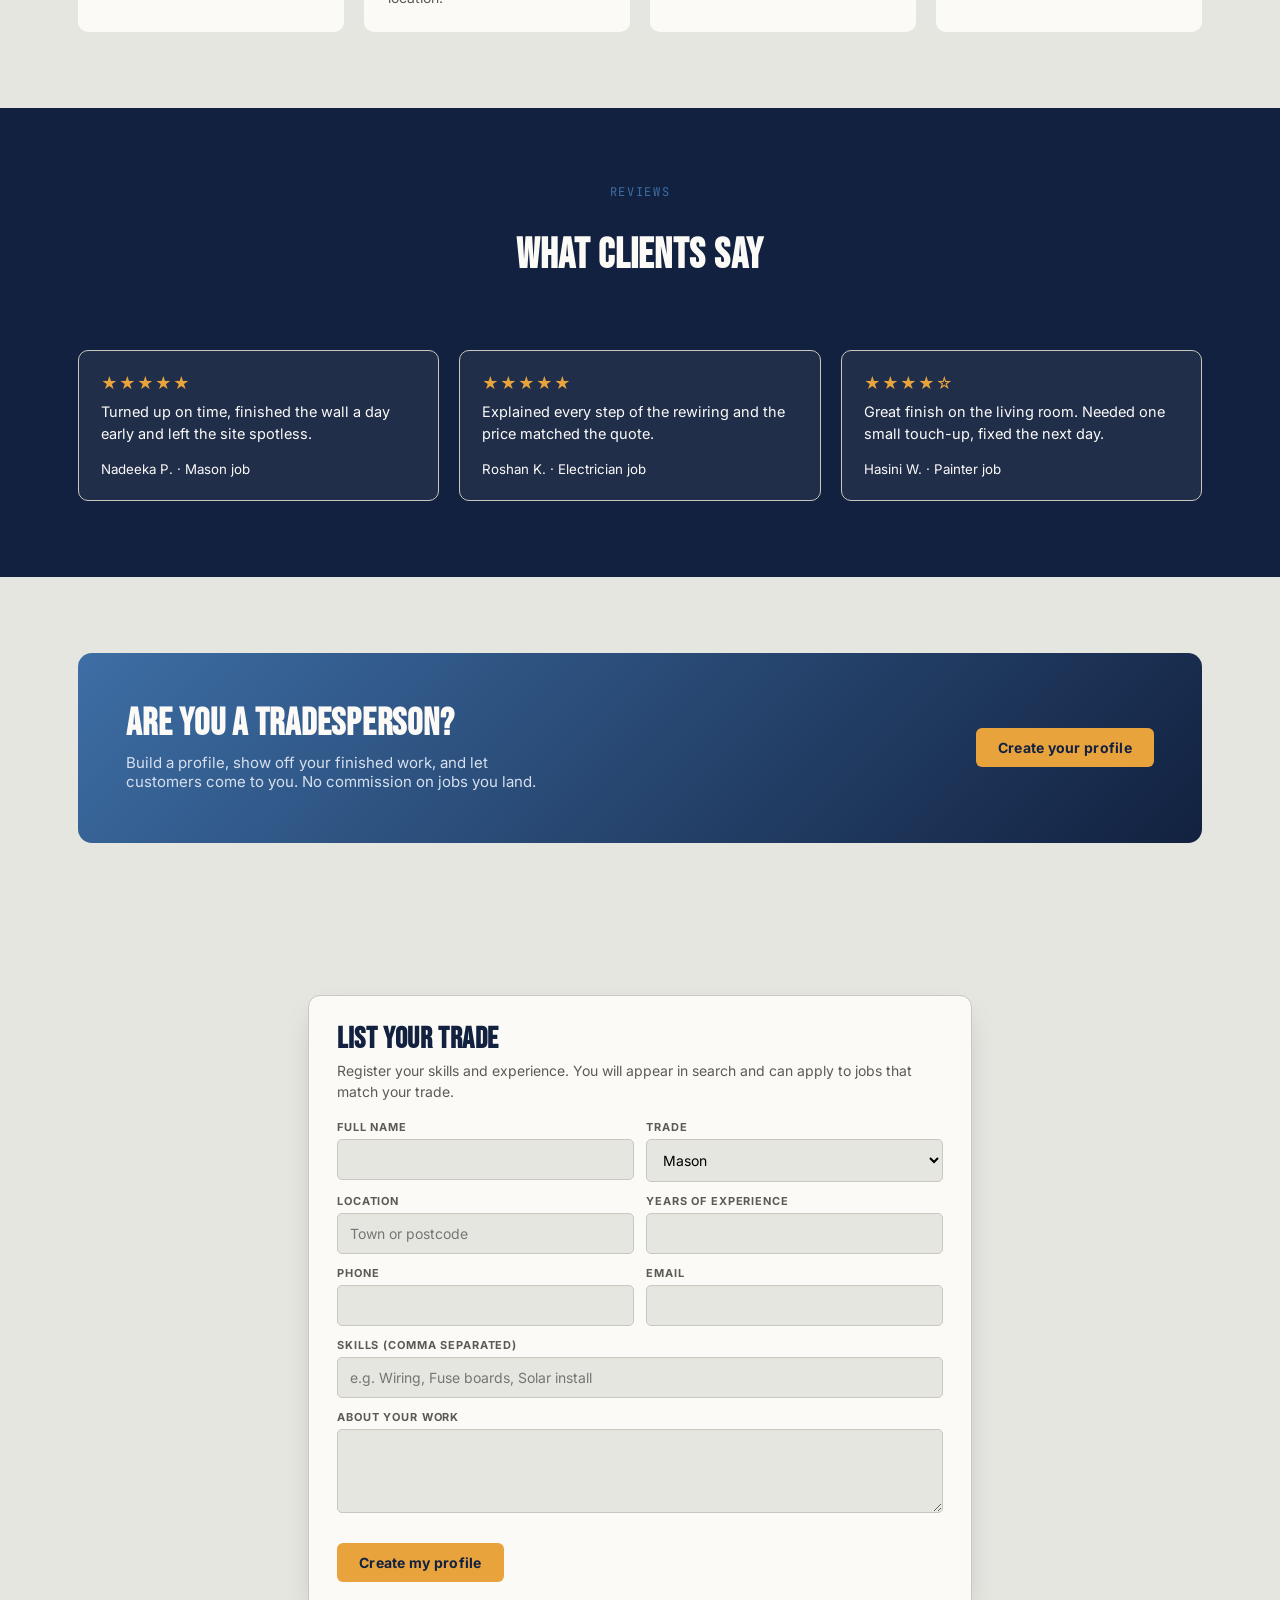
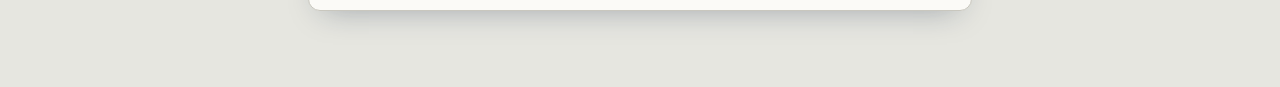
==== commit f0f63b84: "added new features" ====
--- a/index.html
+++ b/index.html
@@ -21,6 +21,7 @@
     <nav class="nav-links" id="navLinks">
       <a href="#trades">Trades</a>
       <a href="#browse">Find a pro</a>
+      <a href="#jobs">Jobs</a>
       <a href="#how">How it works</a>
       <a href="#reviews">Reviews</a>
     </nav>
@@ -230,5 +231,88 @@
     <div class="pro-grid reveal" id="proGrid"></div>
   </div>
 </section>
+
+<section id="jobs">
+  <div class="wrap">
+    <div class="section-head reveal"><div><span class="kicker">Hiring now</span><h2>Open jobs</h2></div></div>
+    <div class="two-col">
+      <div>
+        <div class="pro-toolbar"><div class="count-line"><strong id="jobCount">0</strong> open jobs</div>
+          <select class="sort-select" id="jobTrade" aria-label="Filter jobs by trade"></select></div>
+        <div class="job-grid" id="jobGrid" style="grid-template-columns:1fr;"></div>
+      </div>
+      <form class="form-card" id="jobForm" novalidate>
+        <h3>Need a worker? Post a job</h3>
+        <p class="sub">Describe the work. Matching pros can apply, and you choose who to hire.</p>
+        <div class="form-grid">
+          <div class="f full"><label for="jTitle">Job title</label><input id="jTitle" placeholder="e.g. Rewire a two-bedroom house"></div>
+          <div class="f"><label for="jTrade">Trade needed</label><select id="jTradeSel"></select></div>
+          <div class="f"><label for="jLoc">Location</label><input id="jLoc" placeholder="Town or postcode"></div>
+          <div class="f"><label for="jBudget">Budget (Rs.)</label><input id="jBudget" type="number" min="0" placeholder="25000"></div>
+          <div class="f"><label for="jName">Your name</label><input id="jName"></div>
+          <div class="f full"><label for="jContact">Phone or email</label><input id="jContact"></div>
+          <div class="f full"><label for="jDesc">Details</label><textarea id="jDesc" placeholder="Scope, timeline, anything the worker should know"></textarea></div>
+        </div>
+        <div class="err" id="jobErr"></div>
+        <button class="btn btn-primary" type="submit">Post job</button>
+      </form>
+    </div>
+  </div>
+</section>
+
+<section id="how">
+  <div class="wrap">
+    <div class="section-head reveal"><div><span class="kicker">How it works</span><h2>Hired in four steps</h2></div></div>
+    <div class="steps">
+      <div class="step"><h3>Register or post</h3><p>Workers create a profile with their trade, skills and experience. Clients post a job.</p></div>
+      <div class="step"><h3>Get matched</h3><p>Jobs show up for workers with the same trade. Clients can search pros by trade and location.</p></div>
+      <div class="step"><h3>Apply and choose</h3><p>Matching workers apply. Clients review applicants and select the right person.</p></div>
+      <div class="step"><h3>Review the work</h3><p>After the job, leave a rating so the next client knows who to trust.</p></div>
+    </div>
+  </div>
+</section>
+
+<section class="testimonial-strip" id="reviews">
+  <div class="wrap">
+    <div class="section-head reveal"><div><span class="kicker" >Reviews</span><h2 style="color:var(--paper);">What clients say</h2></div></div>
+    <div class="review-grid" id="reviewGrid"></div>
+  </div>
+</section>
+
+<section id="join">
+  <div class="wrap">
+    <div class="join-cta reveal">
+      <div>
+        <h2>Are you a tradesperson?</h2>
+        <p>Build a profile, show off your finished work, and let customers come to you. No commission on jobs you land.</p>
+      </div>
+      <a href="#" class="btn btn-primary" id="joinBtn">Create your profile</a>
+    </div>
+  </div>
+</section>
+
+<section id="join">
+  <div class="wrap" style="max-width:720px;">
+    <form class="form-card" id="joinForm" novalidate>
+      <h3>List your trade</h3>
+      <p class="sub">Register your skills and experience. You will appear in search and can apply to jobs that match your trade.</p>
+      <div class="form-grid">
+        <div class="f"><label for="rName">Full name</label><input id="rName" autocomplete="name"></div>
+        <div class="f"><label for="rTrade">Trade</label><select id="rTrade"></select></div>
+        <div class="f"><label for="rLoc">Location</label><input id="rLoc" placeholder="Town or postcode"></div>
+        <div class="f"><label for="rExp">Years of experience</label><input id="rExp" type="number" min="0" max="60"></div>
+        <div class="f"><label for="rPhone">Phone</label><input id="rPhone" type="tel"></div>
+        <div class="f"><label for="rEmail">Email</label><input id="rEmail" type="email"></div>
+        <div class="f full"><label for="rSkills">Skills (comma separated)</label><input id="rSkills" placeholder="e.g. Wiring, Fuse boards, Solar install"></div>
+        <div class="f full"><label for="rBio">About your work</label><textarea id="rBio"></textarea></div>
+      </div>
+      <div class="err" id="joinErr"></div>
+      <button class="btn btn-primary" type="submit">Create my profile</button>
+    </form>
+  </div>
+</section>
+<div class="modal-bg" id="modalBg"><div class="modal" role="dialog" aria-modal="true"><button class="x" id="modalX" aria-label="Close">&times;</button><div id="modalBody"></div></div></div>
+<div class="toast" id="toast" role="status"></div>
+<script src="app.js"></script>
 </body>
 </html>
--- a/style.css
+++ b/style.css
@@ -275,4 +275,86 @@
       font-size: 0.925rem;
       color: #475569;
       line-height: 1.55;
-    }+    }
+
+
+    #browse {
+    padding-top: 15px;
+  }
+  /* ---------- COMPLETED FEATURES ---------- */
+.reveal{opacity:0;transform:translateY(14px);transition:opacity .5s,transform .5s;}
+.reveal.in{opacity:1;transform:none;}
+@media (prefers-reduced-motion:reduce){.reveal{opacity:1;transform:none;transition:none;}}
+.section-head.left{justify-content:space-between;text-align:left;}
+.filter-pills{display:flex;flex-wrap:wrap;gap:8px;justify-content:center;margin-bottom:22px;}
+.pill{padding:8px 16px;border-radius:20px;border:1.5px solid var(--line);background:var(--paper);font-size:13px;font-weight:600;color:var(--charcoal-soft);}
+.pill.active,.pill:hover{background:var(--ink);color:var(--paper);border-color:var(--ink);}
+.pro-toolbar{display:flex;justify-content:space-between;align-items:center;flex-wrap:wrap;gap:10px;margin-bottom:18px;font-size:14px;}
+.sort-select,.f-select{padding:9px 12px;border:1.5px solid var(--line);border-radius:5px;background:var(--paper);font-family:inherit;font-size:14px;}
+.pro-grid,.job-grid{display:grid;grid-template-columns:repeat(auto-fill,minmax(270px,1fr));gap:20px;}
+.card{background:var(--paper);border:1px solid var(--line);border-radius:10px;padding:22px;display:flex;flex-direction:column;gap:10px;}
+.card h3{font-size:24px;margin:0;}
+.card .meta{font-size:13px;color:var(--charcoal-soft);}
+.card p{margin:0;font-size:14px;line-height:1.5;color:var(--charcoal-soft);}
+.card .actions{display:flex;gap:8px;margin-top:auto;padding-top:6px;flex-wrap:wrap;}
+.card .btn{padding:9px 14px;font-size:13px;}
+.avatar{width:46px;height:46px;border-radius:50%;background:var(--ink);color:var(--amber);display:flex;align-items:center;justify-content:center;font-family:'Bebas Neue';font-size:24px;flex-shrink:0;}
+.pro-top{display:flex;gap:12px;align-items:center;}
+.tag{display:inline-block;font-size:11.5px;font-weight:700;padding:4px 9px;border-radius:20px;background:rgba(61,110,165,.1);color:var(--steel);border:1px solid rgba(61,110,165,.25);margin:0 4px 4px 0;}
+.tag.amber{background:rgba(232,163,61,.18);color:#8a5a0c;border-color:rgba(232,163,61,.5);}
+.tag.green{background:rgba(61,154,87,.12);color:#2b7a42;border-color:rgba(61,154,87,.35);}
+.stars{color:var(--amber);letter-spacing:1px;}
+.empty{grid-column:1/-1;text-align:center;padding:40px;color:var(--charcoal-soft);background:var(--paper);border:1px dashed var(--line);border-radius:10px;}
+.two-col{display:grid;grid-template-columns:1fr 1fr;gap:28px;align-items:start;}
+.form-card{background:var(--paper);border:1px solid var(--line);border-radius:12px;padding:28px;box-shadow:var(--shadow);}
+.form-card h3{font-size:30px;margin:0 0 6px;}
+.form-card .sub{font-size:14px;color:var(--charcoal-soft);margin:0 0 18px;line-height:1.5;}
+.form-grid{display:grid;grid-template-columns:1fr 1fr;gap:12px;}
+.form-grid .full{grid-column:1/-1;}
+.f label{display:block;font-size:11px;text-transform:uppercase;letter-spacing:.08em;font-weight:700;color:var(--charcoal-soft);margin-bottom:5px;}
+.f input,.f select,.f textarea{width:100%;border:1.5px solid var(--line);border-radius:5px;padding:11px 12px;font-family:inherit;font-size:14px;background:var(--concrete);}
+.f input:focus,.f select:focus,.f textarea:focus{border-color:var(--steel);outline:none;}
+.f textarea{min-height:84px;resize:vertical;}
+.err{color:#b3261e;font-size:13px;margin-top:8px;min-height:18px;}
+.steps{display:grid;grid-template-columns:repeat(4,1fr);gap:20px;counter-reset:s;}
+.step{background:var(--paper);border-radius:10px;padding:24px;border-top:4px solid var(--amber);}
+.step::before{counter-increment:s;content:counter(s);font-family:'Bebas Neue';font-size:40px;color:var(--steel);}
+.step h3{font-size:22px;margin:4px 0 8px;}
+.step p{margin:0;font-size:14px;line-height:1.5;color:var(--charcoal-soft);}
+.testimonial-strip{
+    background:var(--ink);color:var(--paper);
+  }
+.review-grid{display:grid;grid-template-columns:repeat(auto-fill,minmax(280px,1fr));gap:20px;}
+.review{background:rgba(251,250,247,0.06);border:1px solid rgba(251,250,247,0.14);border-radius:10px;padding:22px;border:1px solid var(--line);}
+.review p{margin:8px 0 12px;font-size:14.5px;line-height:1.55;}
+.review small{color:var(--paper);}
+.modal-bg{position:fixed;inset:0;background:rgba(18,33,63,.6);display:none;align-items:center;justify-content:center;padding:20px;z-index:200;}
+.modal-bg.open{display:flex;}
+.modal{background:var(--paper);border-radius:12px;max-width:520px;width:100%;max-height:90vh;overflow:auto;padding:28px;position:relative;}
+.modal h3{font-size:30px;margin:0 0 10px;}
+.modal .x{position:absolute;top:12px;right:14px;background:none;border:none;font-size:26px;color:var(--charcoal-soft);}
+.modal hr{border:none;border-top:1px solid var(--concrete-2);margin:18px 0;}
+.app-row{display:flex;justify-content:space-between;align-items:center;gap:10px;padding:10px 0;border-bottom:1px solid var(--concrete-2);font-size:14px;}
+.toast{position:fixed;bottom:24px;left:50%;transform:translateX(-50%) translateY(80px);background:var(--ink);color:var(--paper);padding:13px 22px;border-radius:8px;font-size:14px;font-weight:600;transition:transform .3s;z-index:300;}
+.toast.show{transform:translateX(-50%) translateY(0);}
+
+.join-cta{
+    background:linear-gradient(135deg, var(--steel), var(--ink));
+    color:var(--paper);border-radius:14px;padding:52px 48px;
+    display:flex;justify-content:space-between;align-items:center;gap:30px;flex-wrap:wrap;
+  }
+.join-cta h2{color:var(--paper);font-size:clamp(28px,3.6vw,38px);margin:0 0 10px;}
+.join-cta p{color:#D7E0EE;font-size:15px;max-width:440px;margin:0;}
+
+footer{background:var(--ink);color:#AEB9CC;text-align:center;padding:30px;font-size:13px;}
+@media(max-width:900px){
+  .hero-inner,.two-col{grid-template-columns:1fr;}
+  .live-panel{justify-self:stretch;width:auto;}
+  .feature-grid{grid-template-columns:1fr 1fr;}
+  .steps{grid-template-columns:1fr 1fr;}
+  .menu-toggle{display:block;}
+  .nav-links{display:none;position:absolute;top:100%;left:0;right:0;background:var(--paper);flex-direction:column;padding:18px 28px;gap:16px;border-bottom:1px solid var(--line);}
+  .nav-links.open{display:flex;}
+  .nav-cta{display:none;}
+}
+@media(max-width:560px){.feature-grid,.steps,.form-grid{grid-template-columns:1fr;}}
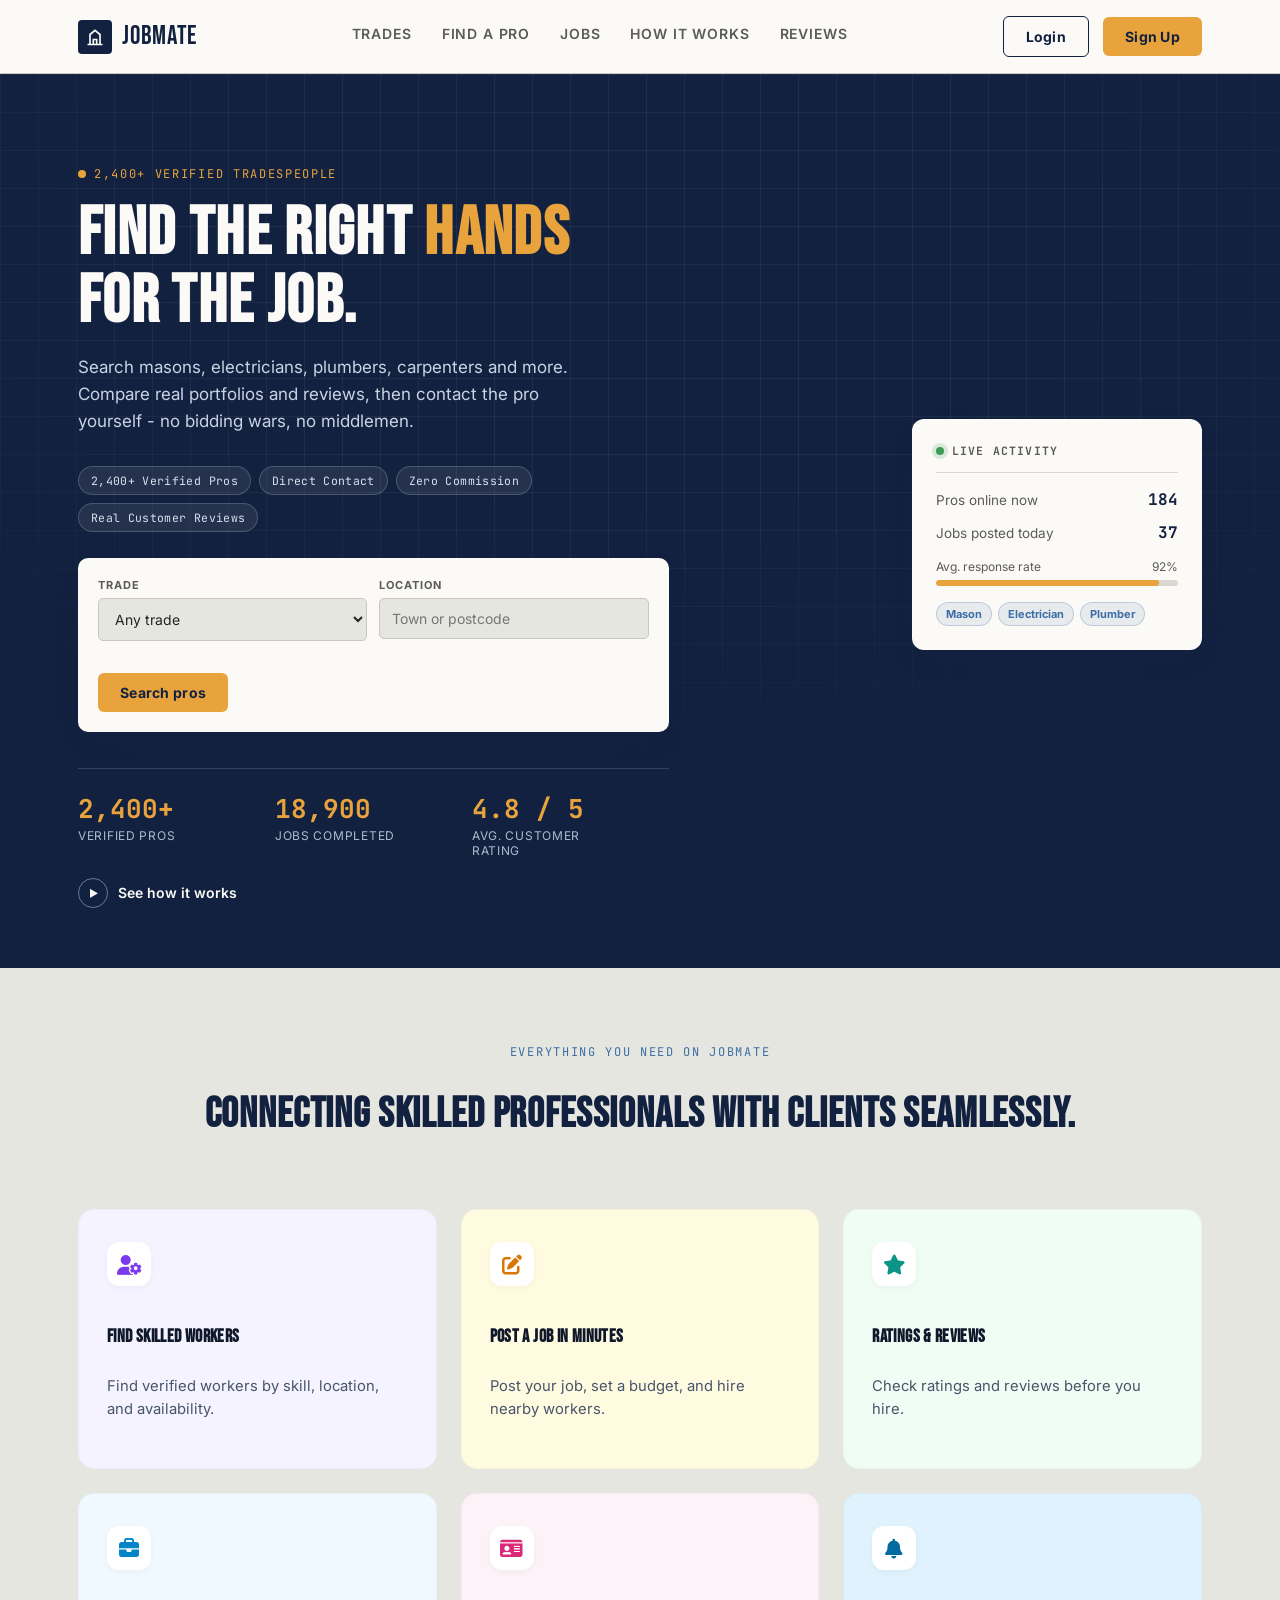
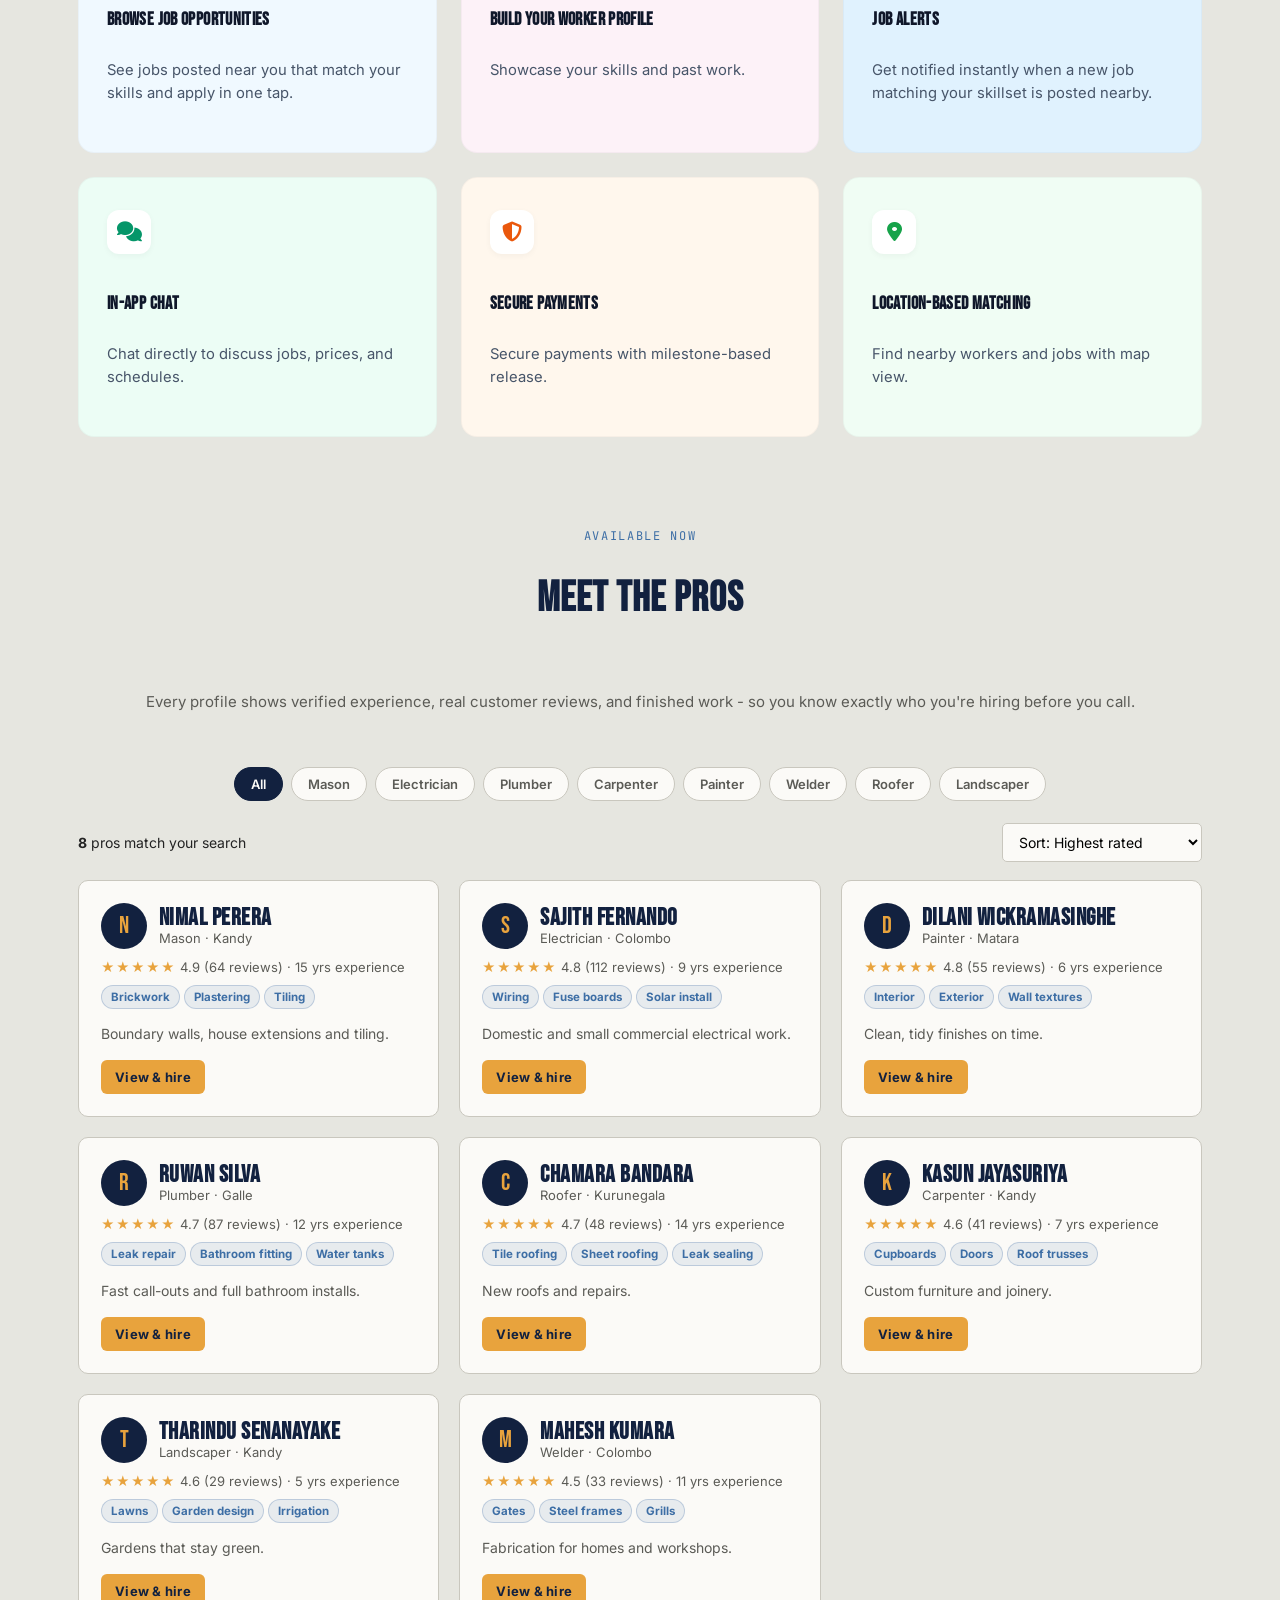
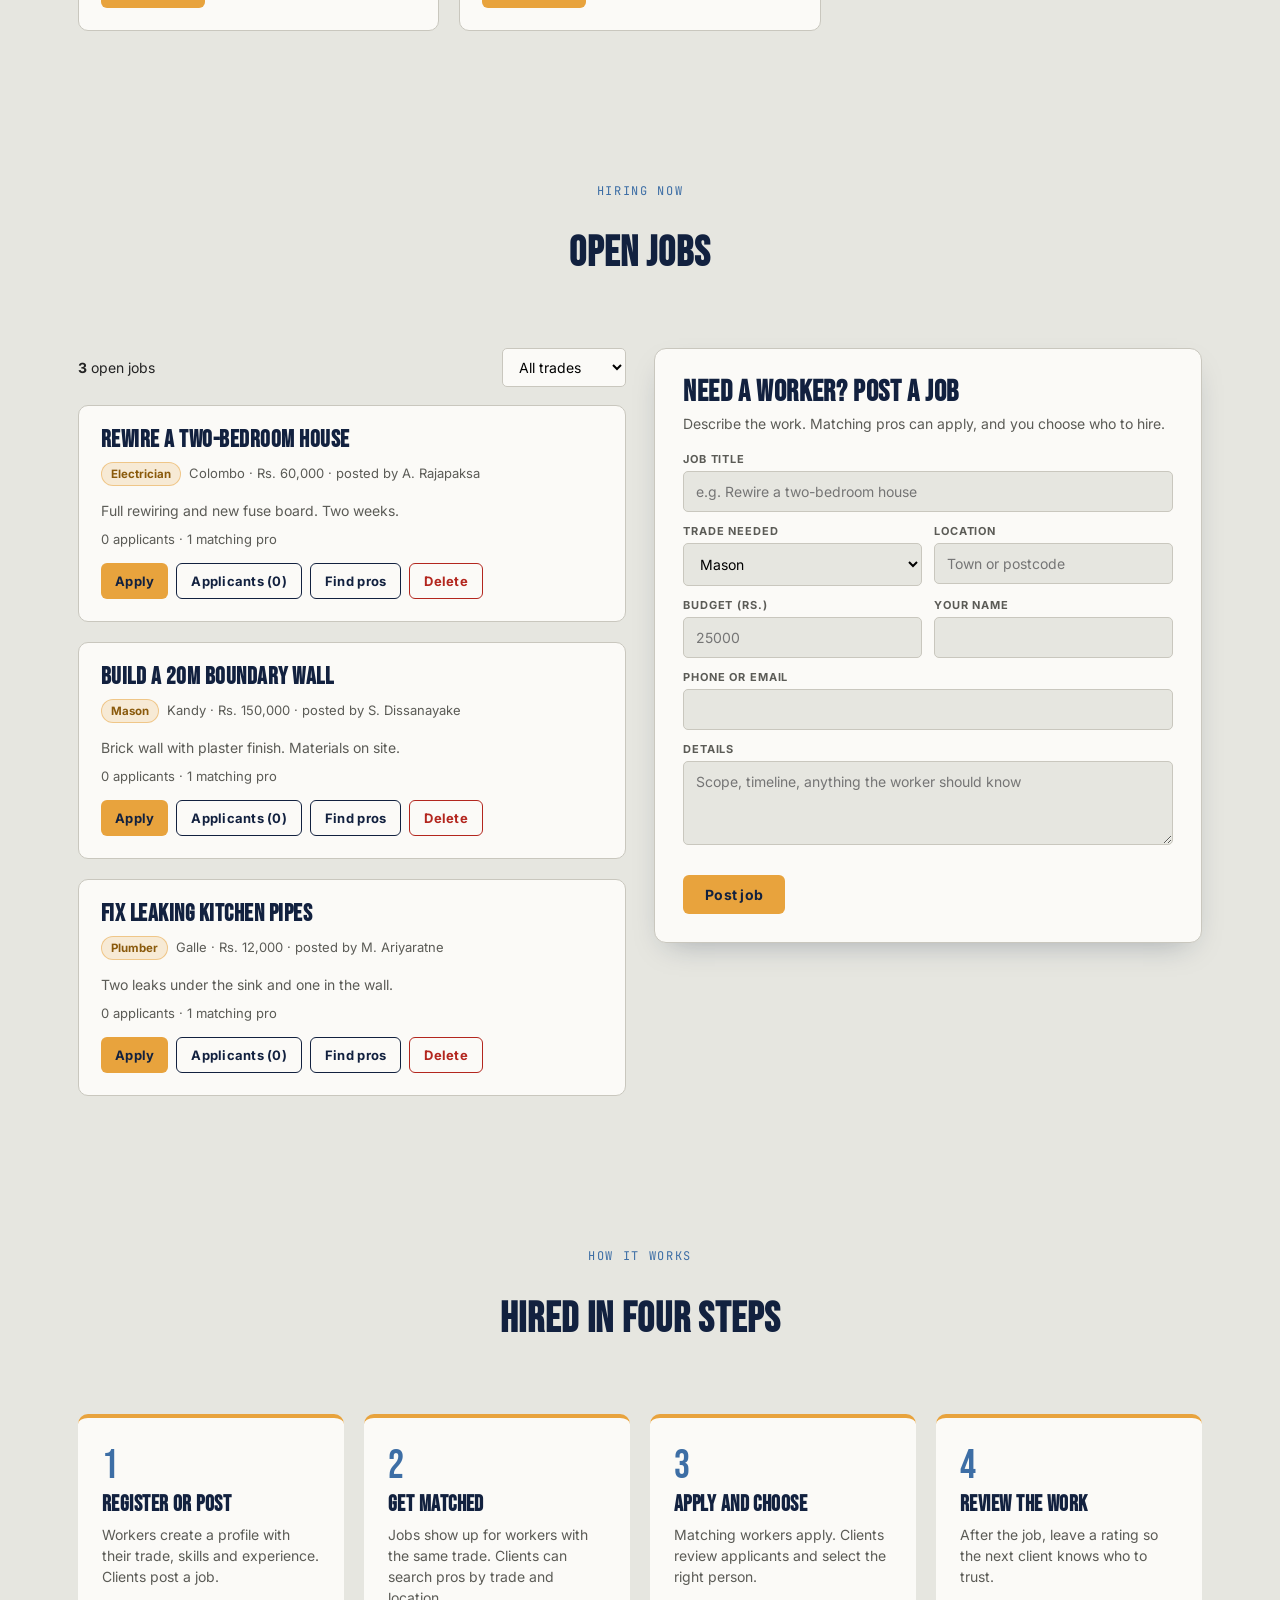
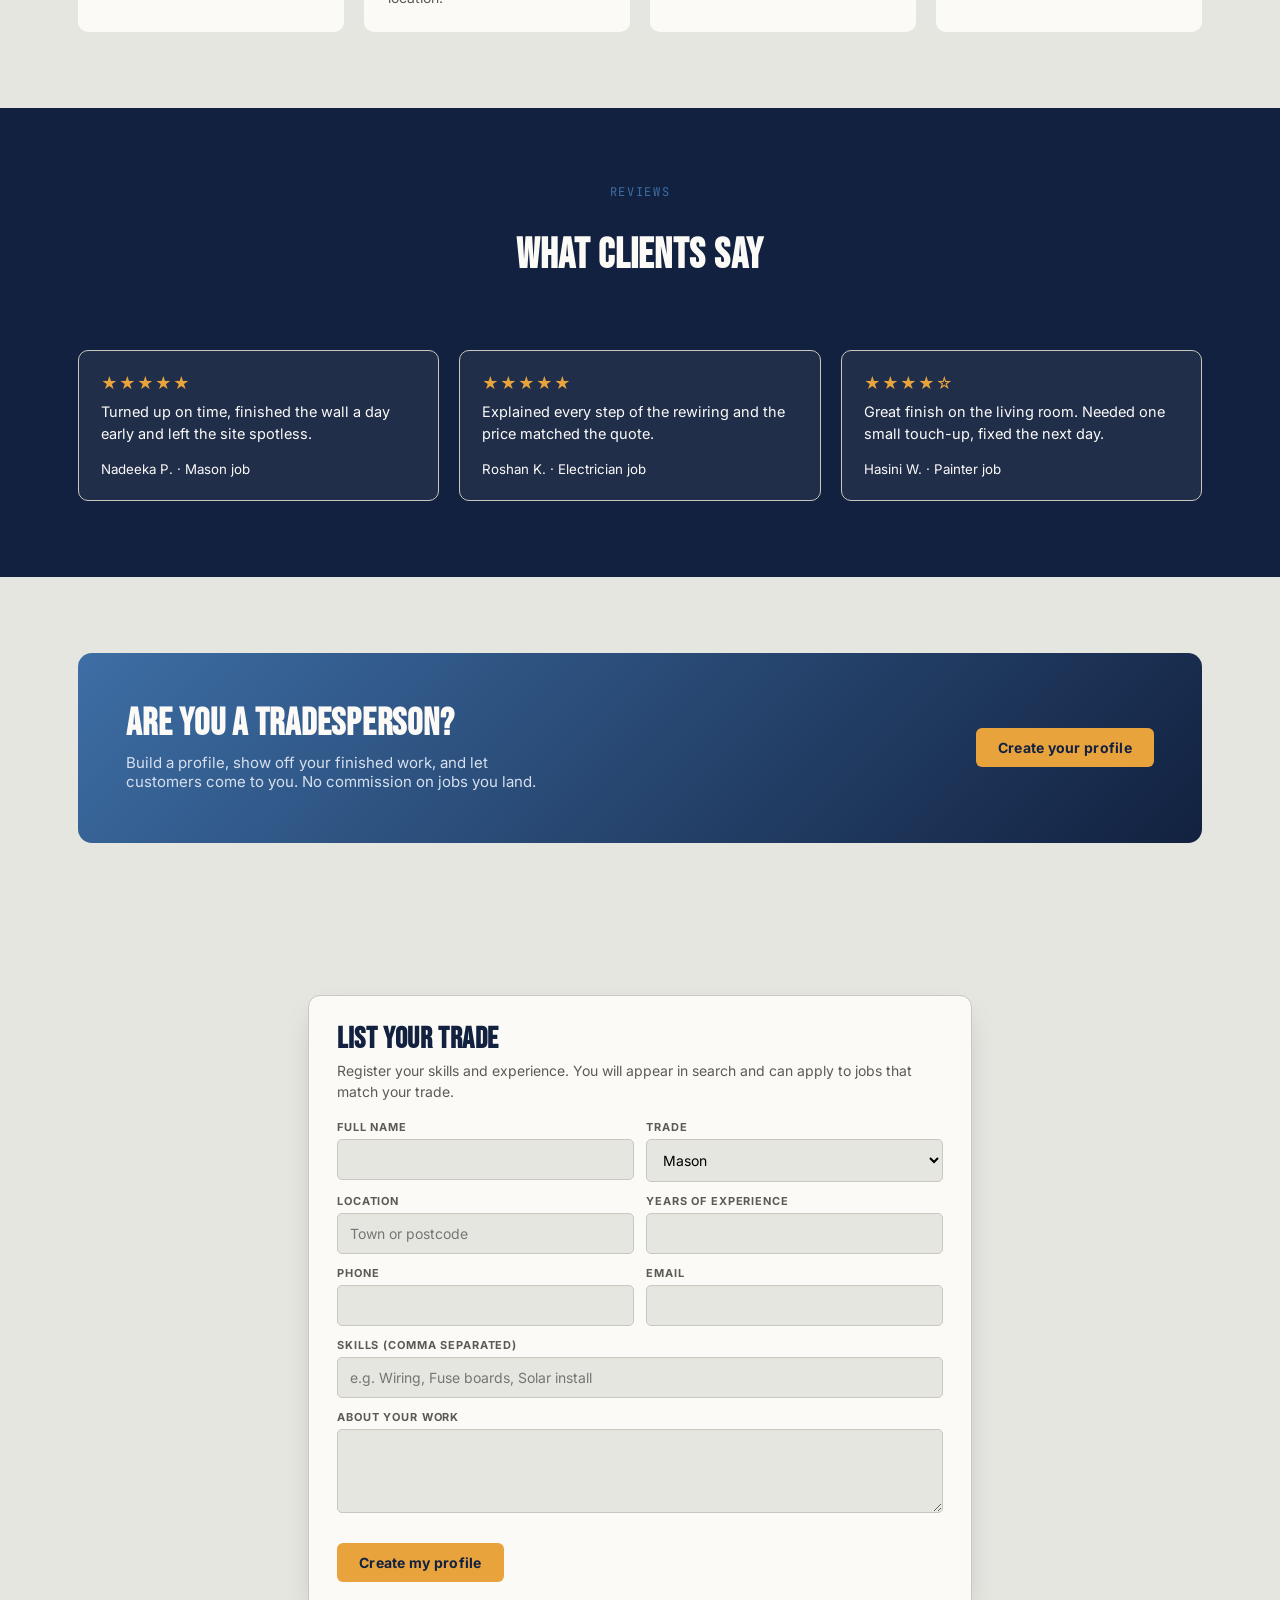
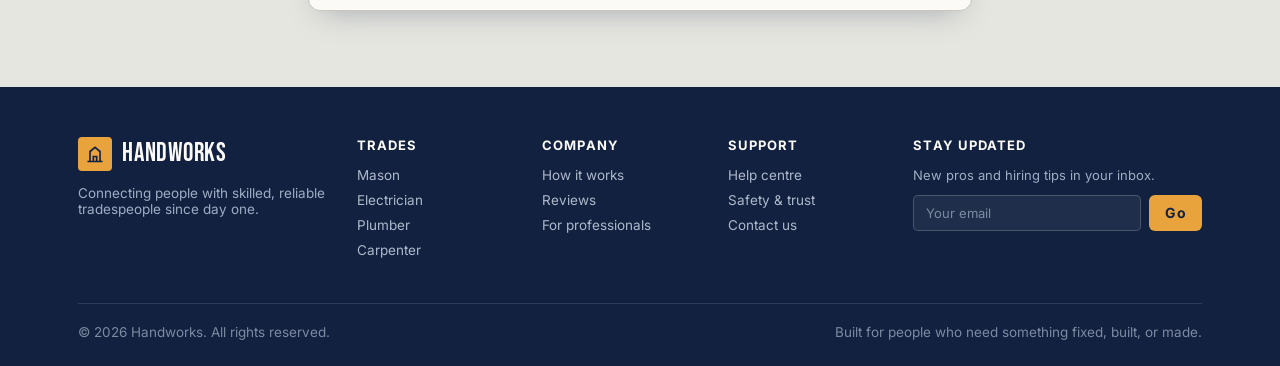
==== commit 9595afd9: "create signup page" ====
--- a/index.html
+++ b/index.html
@@ -25,8 +25,10 @@
       <a href="#how">How it works</a>
       <a href="#reviews">Reviews</a>
     </nav>
-    <div style="display:flex;align-items:center;gap:14px;">
-      <a href="#join" class="btn btn-outline nav-cta">List your trade</a>
+    <div style="display:flex;align-items:center;gap:14px;" id="authNavButtons">
+      <!-- Dynamically managed by JavaScript based on login state -->
+      <a href="login.html" class="btn btn-outline nav-cta">Login</a>
+      <a href="signup.html" class="btn btn-primary nav-cta">Sign Up</a>
       <button class="menu-toggle" id="menuToggle" aria-label="Toggle menu"><span></span><span></span><span></span></button>
     </div>
   </div>
@@ -311,6 +313,52 @@
     </form>
   </div>
 </section>
+<footer>
+  <div class="wrap">
+    <div class="footer-grid">
+      <div>
+        <div class="logo" style="color:var(--paper);margin-bottom:14px;">
+          <span class="mark" style="background:var(--amber);">
+            <svg viewBox="0 0 24 24" fill="none" stroke="#12213F" stroke-width="2"><path d="M3 21h18M6 21V9l6-5 6 5v12M10 21v-6h4v6"/></svg>
+          </span>
+          Handworks
+        </div>
+        <p style="max-width:260px;color:#9FADC4;">Connecting people with skilled, reliable tradespeople since day one.</p>
+      </div>
+      <div>
+        <h4>Trades</h4>
+        <a href="#trades">Mason</a>
+        <a href="#trades">Electrician</a>
+        <a href="#trades">Plumber</a>
+        <a href="#trades">Carpenter</a>
+      </div>
+      <div>
+        <h4>Company</h4>
+        <a href="#how">How it works</a>
+        <a href="#reviews">Reviews</a>
+        <a href="#join">For professionals</a>
+      </div>
+      <div>
+        <h4>Support</h4>
+        <a href="#">Help centre</a>
+        <a href="#">Safety &amp; trust</a>
+        <a href="#">Contact us</a>
+      </div>
+      <div>
+        <h4>Stay Updated</h4>
+        <p style="color:#9FADC4;font-size:13px;margin:0 0 12px;">New pros and hiring tips in your inbox.</p>
+        <form class="newsletter-form" id="newsletterForm">
+          <input type="email" placeholder="Your email" required>
+          <button type="submit" class="btn btn-primary" style="padding:9px 16px;">Go</button>
+        </form>
+      </div>
+    </div>
+    <div class="footer-bottom">
+      <span>© 2026 Handworks. All rights reserved.</span>
+      <span>Built for people who need something fixed, built, or made.</span>
+    </div>
+  </div>
+</footer>
 <div class="modal-bg" id="modalBg"><div class="modal" role="dialog" aria-modal="true"><button class="x" id="modalX" aria-label="Close">&times;</button><div id="modalBody"></div></div></div>
 <div class="toast" id="toast" role="status"></div>
 <script src="app.js"></script>
--- a/style.css
+++ b/style.css
@@ -346,7 +346,20 @@
 .join-cta h2{color:var(--paper);font-size:clamp(28px,3.6vw,38px);margin:0 0 10px;}
 .join-cta p{color:#D7E0EE;font-size:15px;max-width:440px;margin:0;}
 
-footer{background:var(--ink);color:#AEB9CC;text-align:center;padding:30px;font-size:13px;}
+  /* ---------- FOOTER ---------- */
+  footer{background:var(--ink);color:#AEB9CC;padding:50px 0 26px;font-size:13.5px;}
+  .footer-grid{display:grid;grid-template-columns:1.6fr 1fr 1fr 1fr 1.3fr;gap:30px;margin-bottom:36px;}
+  .footer-grid h4{color:var(--paper);font-size:13px;text-transform:uppercase;letter-spacing:0.08em;margin:0 0 14px;}
+  .footer-grid a{display:block;color:#AEB9CC;margin-bottom:9px;}
+  .footer-grid a:hover{color:var(--amber);}
+  .newsletter-form{display:flex;gap:8px;}
+  .newsletter-form input{
+    flex:1;min-width:0;border:1.5px solid rgba(251,250,247,0.2);border-radius:5px;
+    padding:9px 12px;background:rgba(251,250,247,0.06);color:var(--paper);font-family:inherit;font-size:13px;
+  }
+  .newsletter-form input::placeholder{color:#7C8AA2;}
+  .newsletter-form input:focus{outline:none;border-color:var(--amber);}
+  .footer-bottom{border-top:1px solid rgba(255,255,255,0.12);padding-top:20px;display:flex;justify-content:space-between;color:#7C8AA2;flex-wrap:wrap;gap:10px;}
 @media(max-width:900px){
   .hero-inner,.two-col{grid-template-columns:1fr;}
   .live-panel{justify-self:stretch;width:auto;}
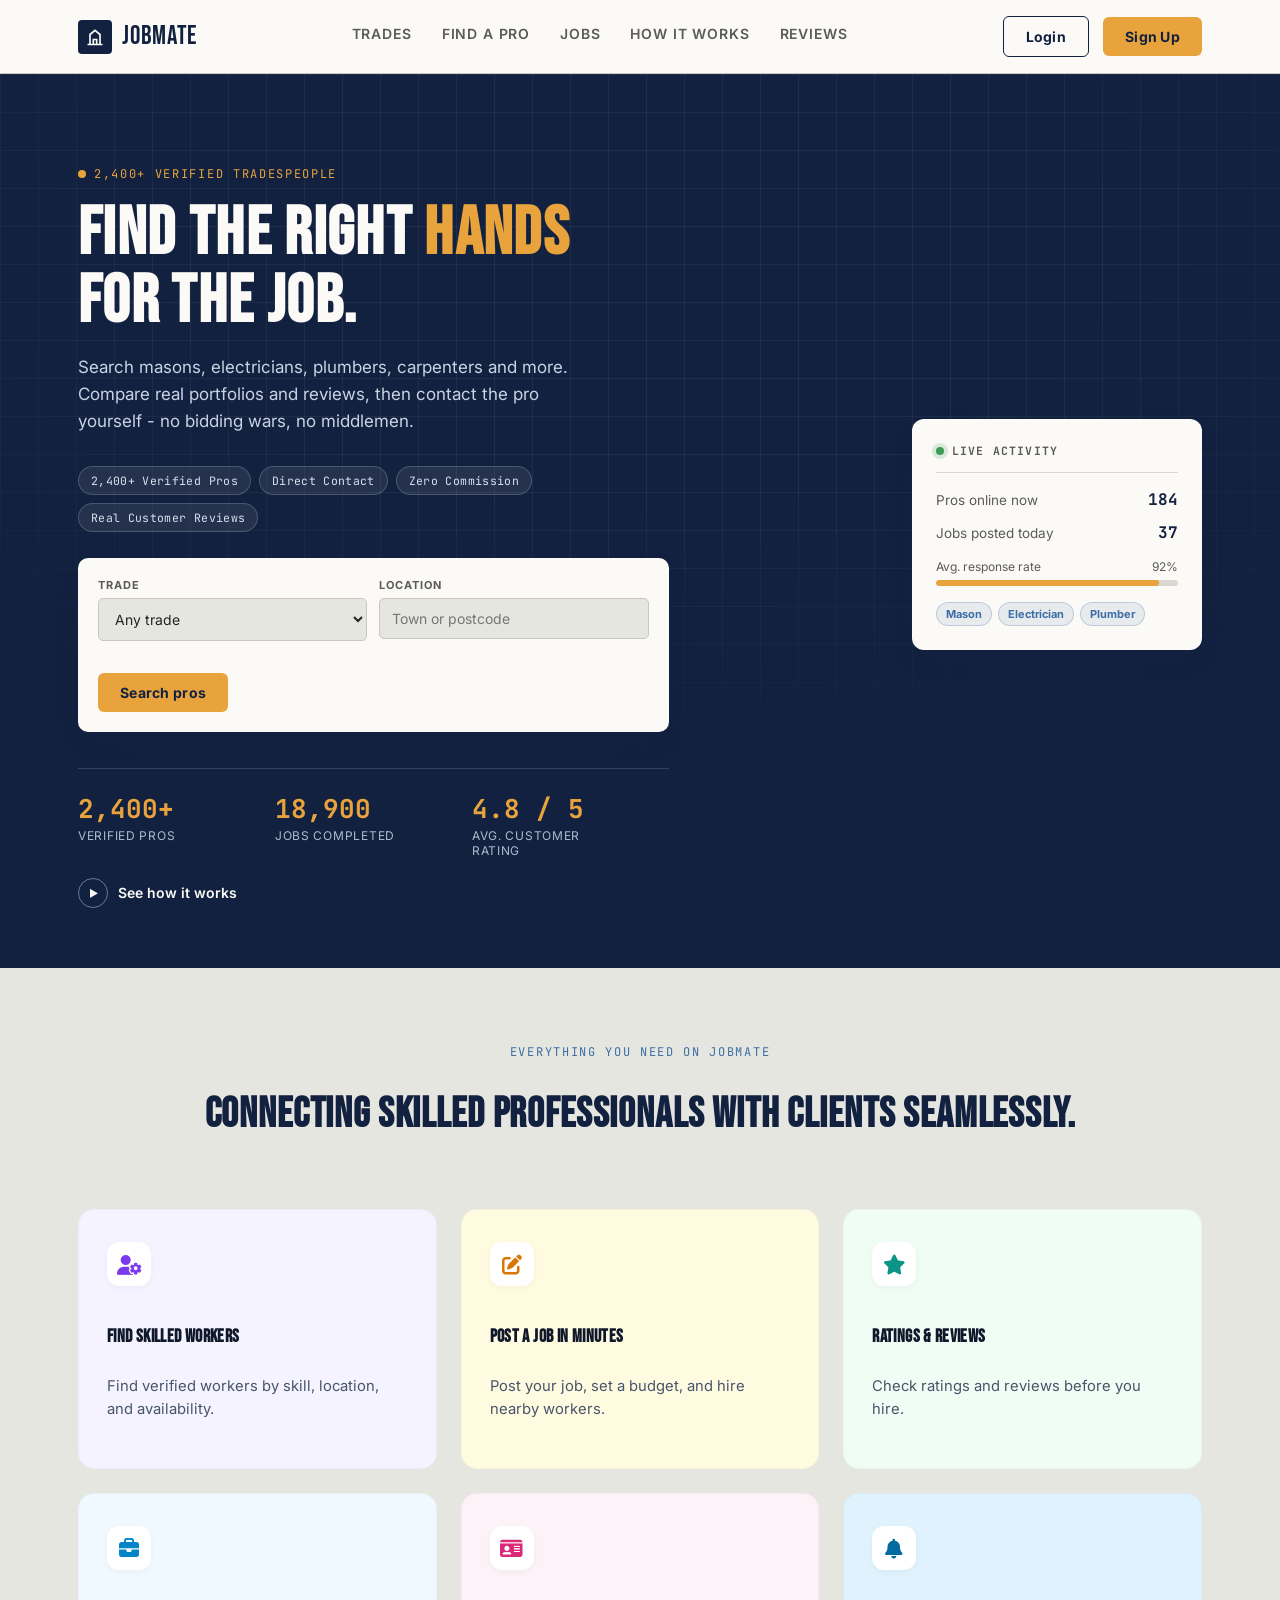
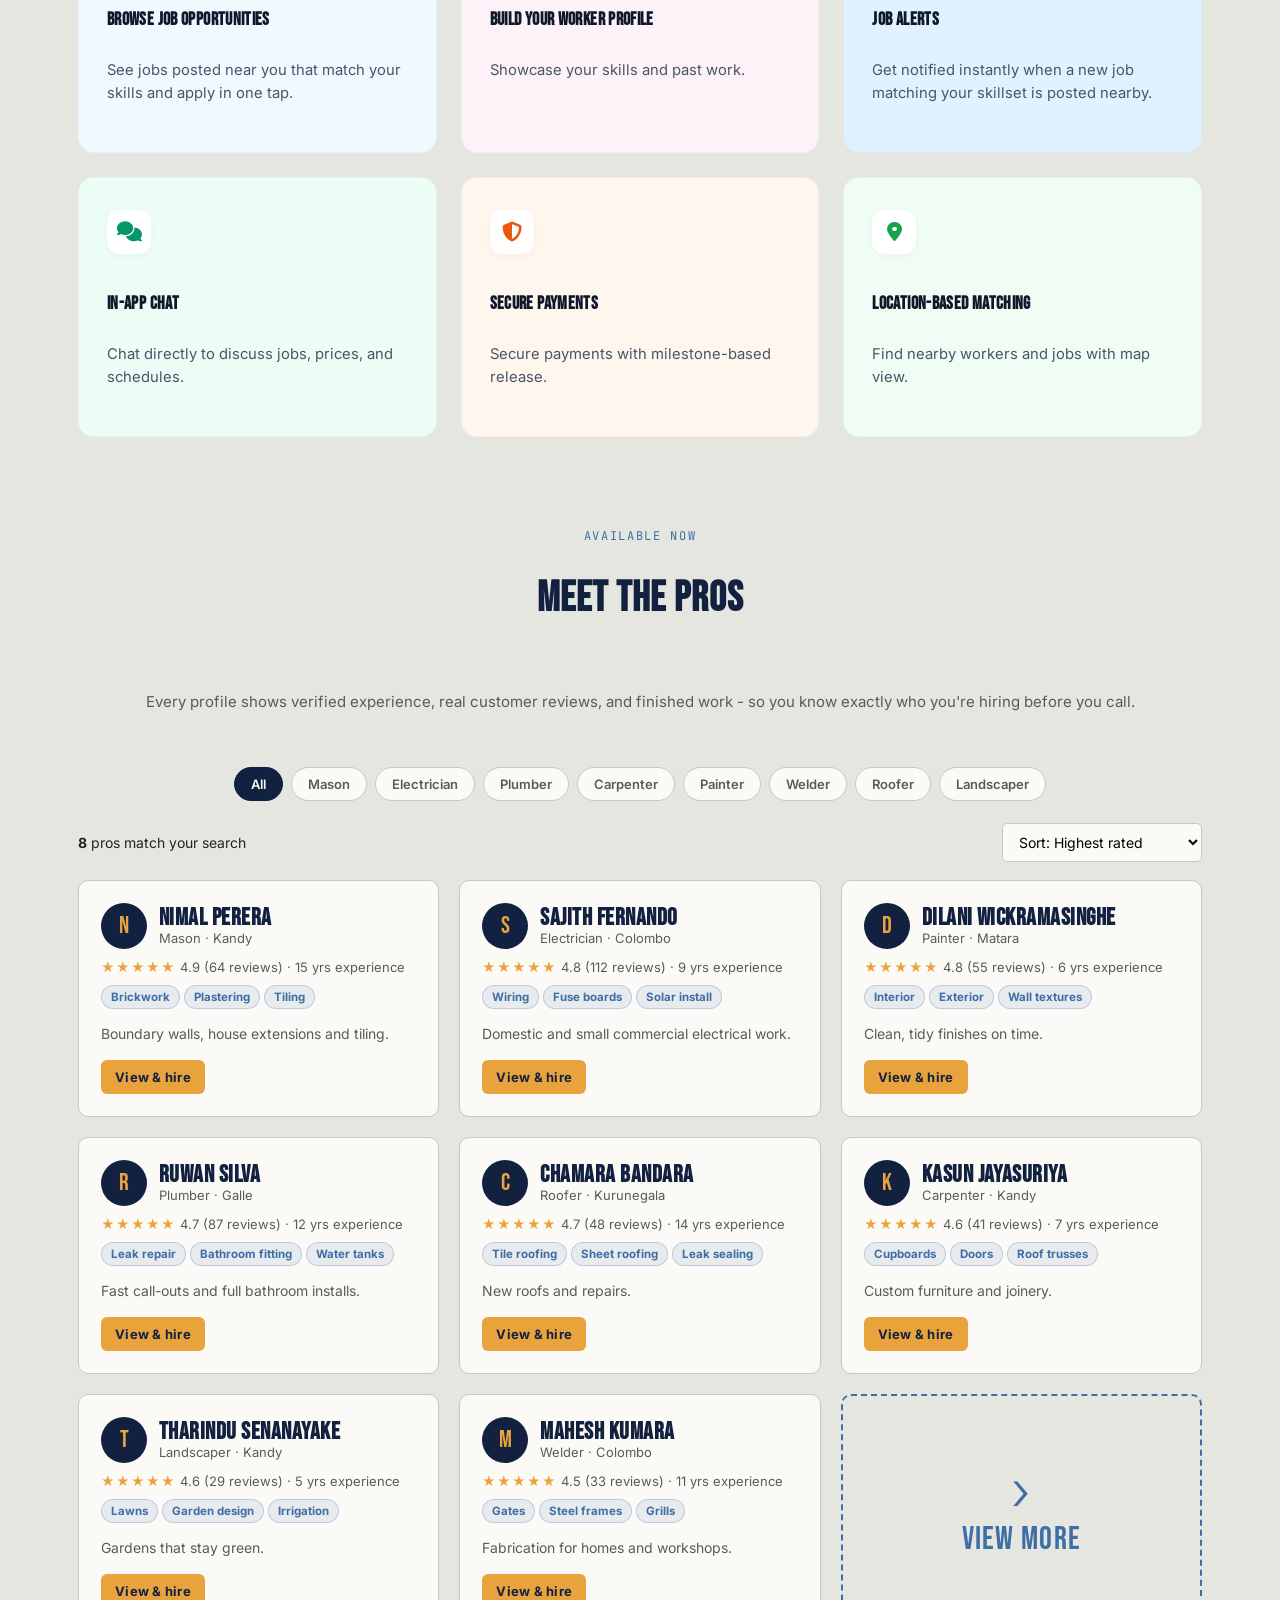
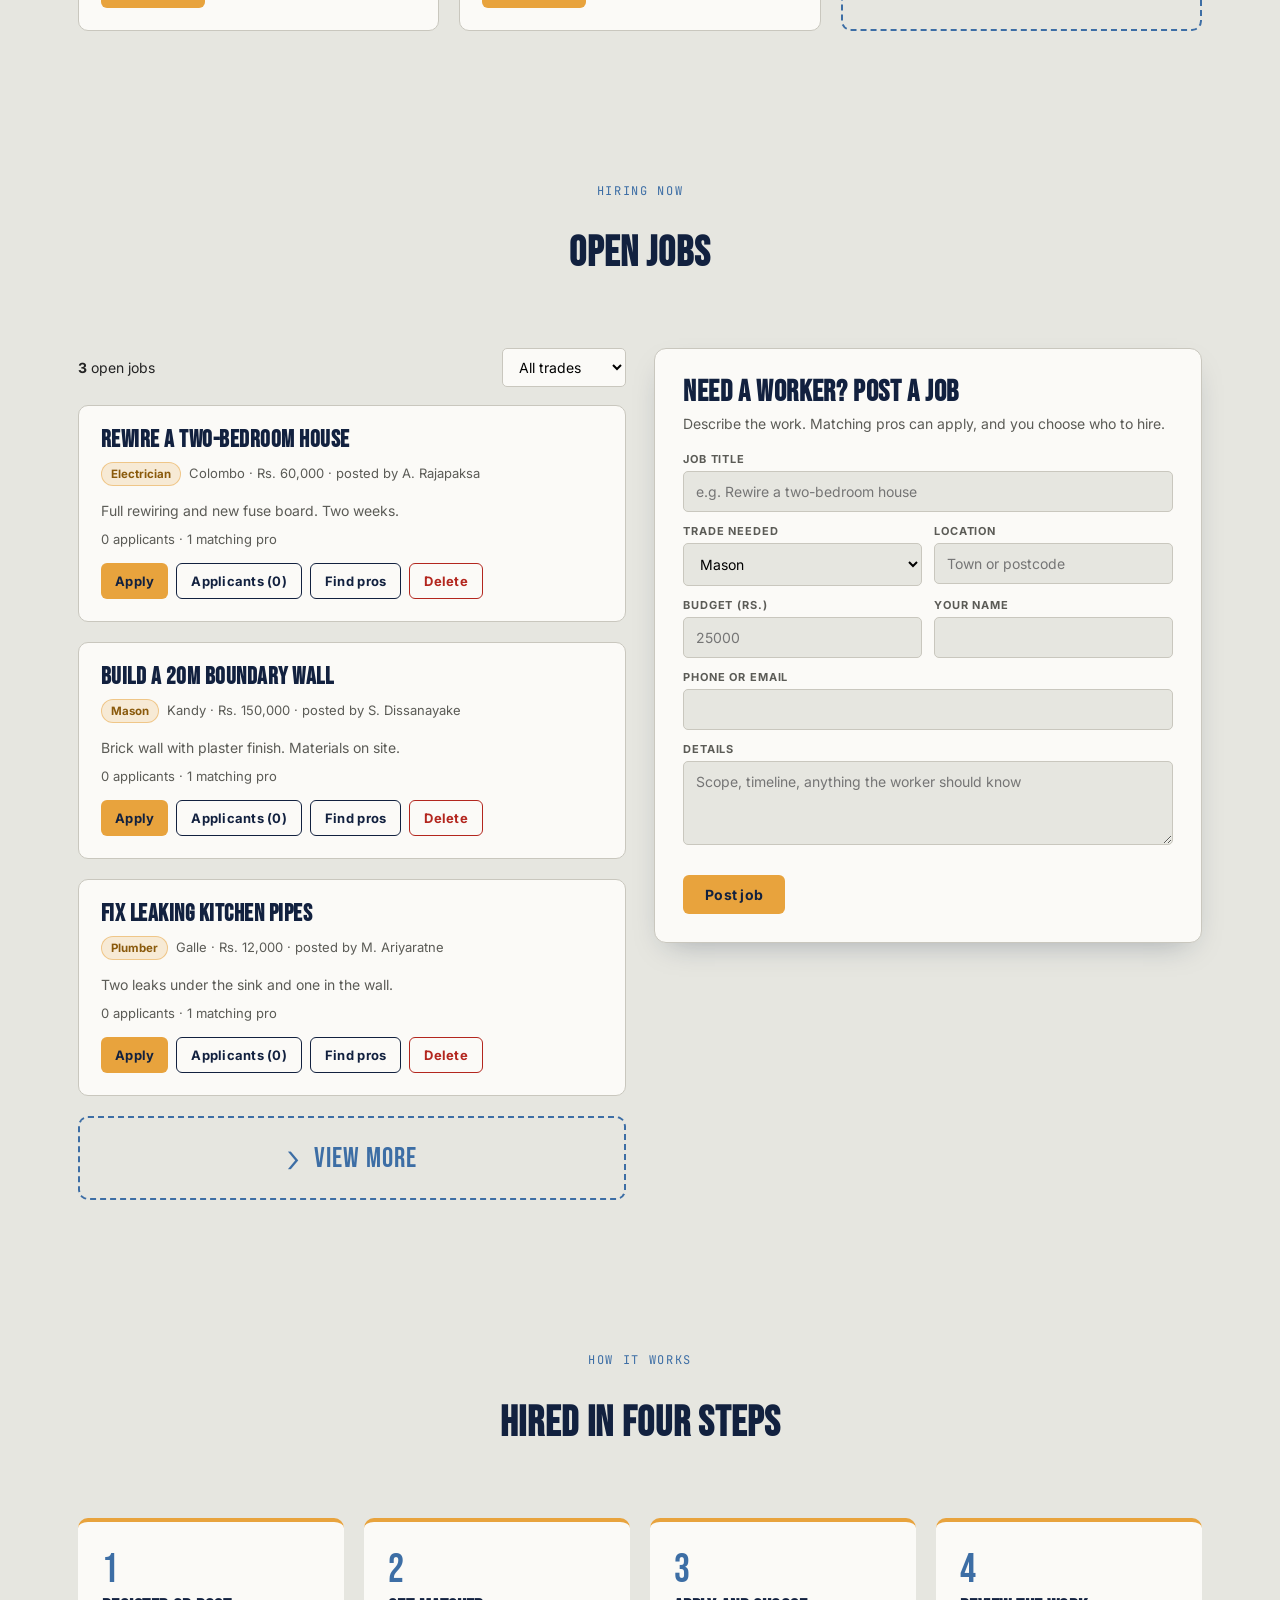
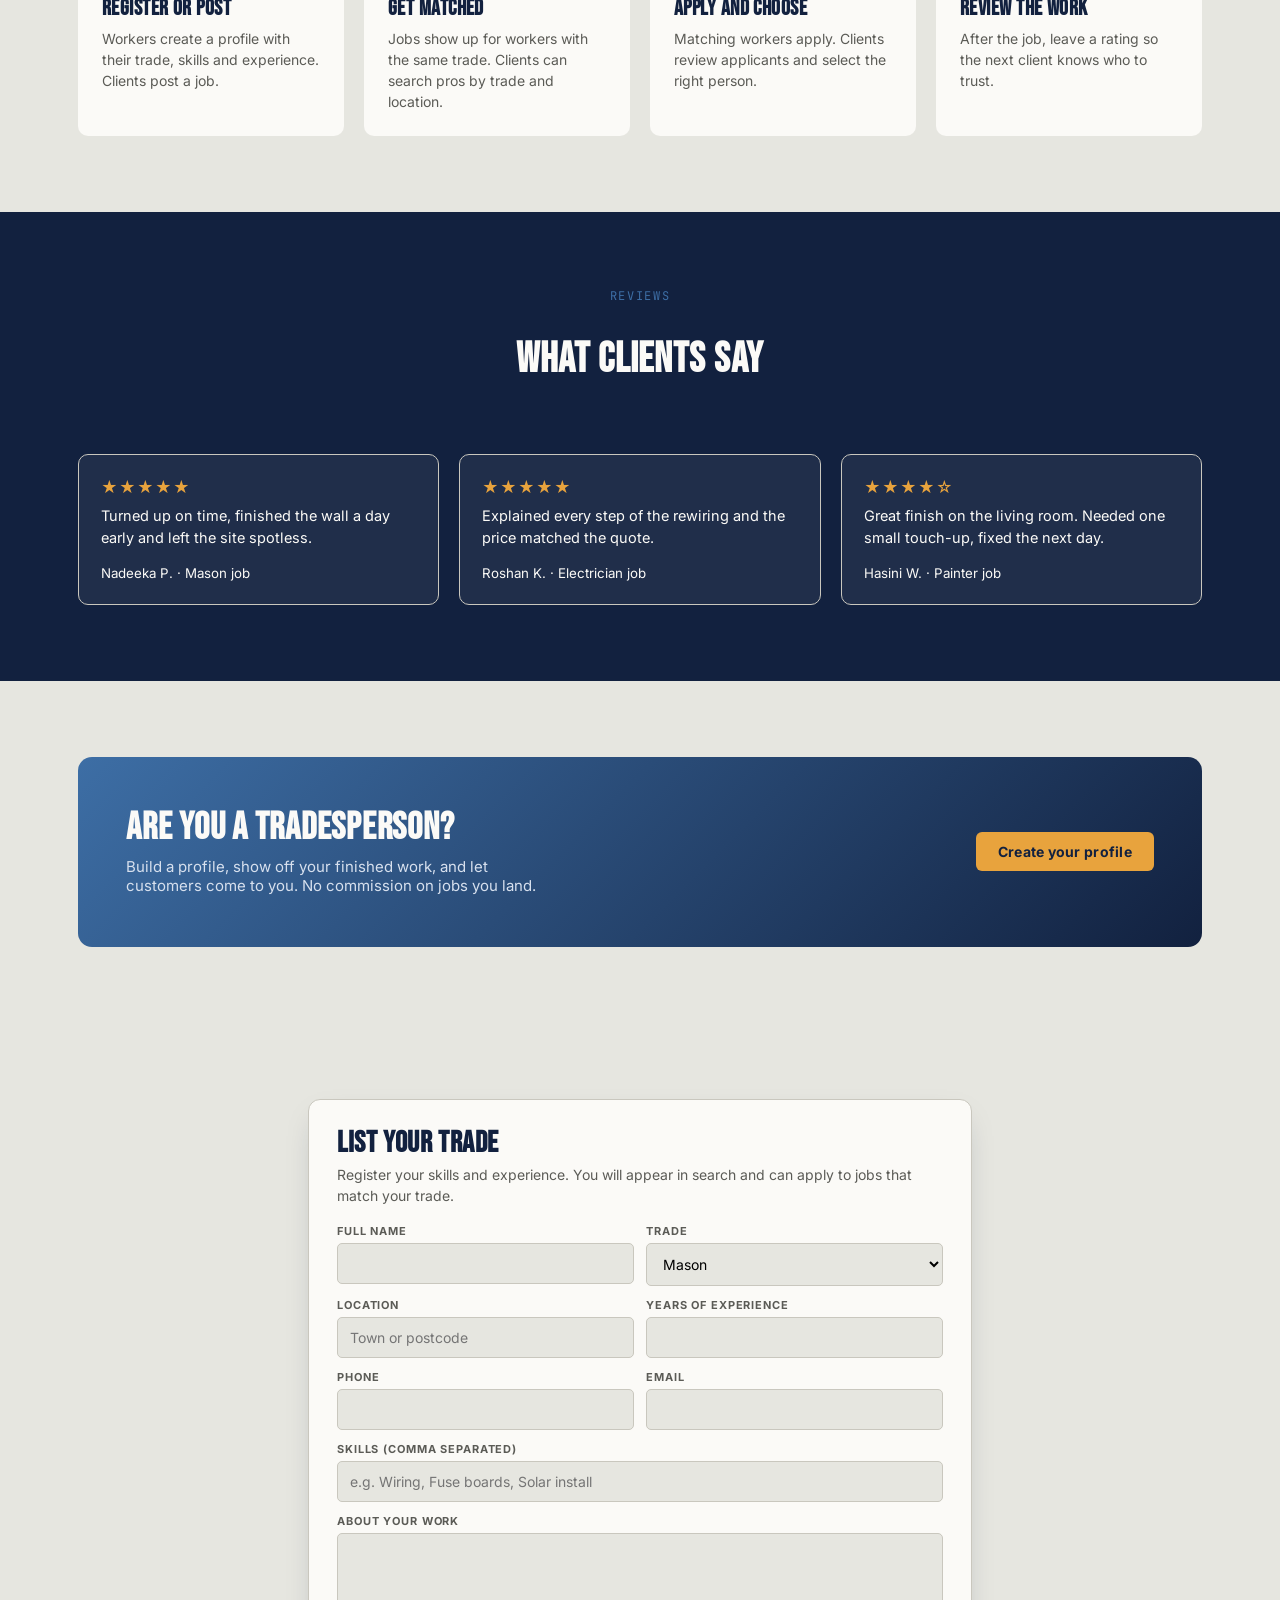
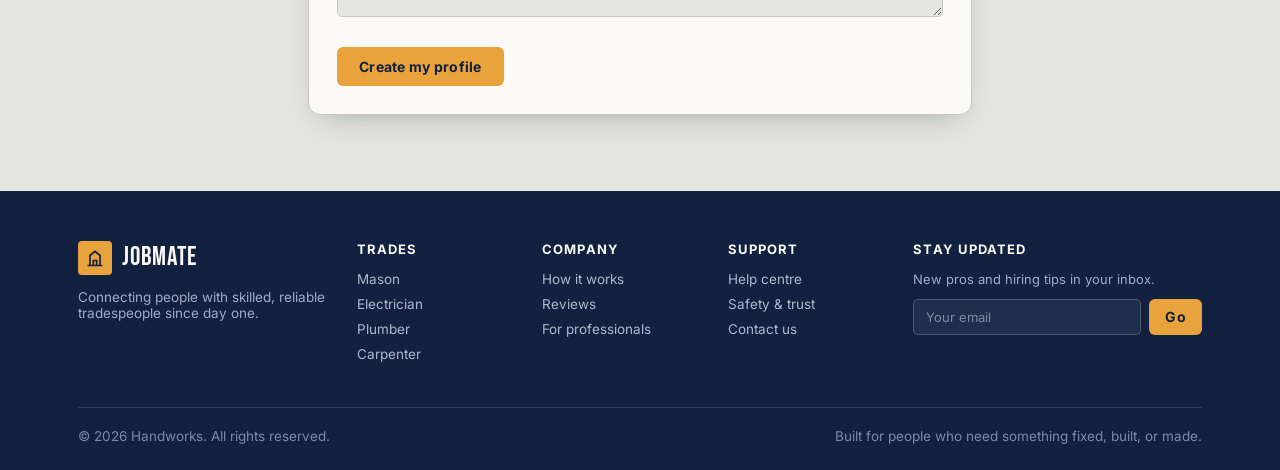
==== commit c40e43ed: "Add View more pages for pros and jobs with keyword search and location filter" ====
--- a/index.html
+++ b/index.html
@@ -321,7 +321,7 @@
           <span class="mark" style="background:var(--amber);">
             <svg viewBox="0 0 24 24" fill="none" stroke="#12213F" stroke-width="2"><path d="M3 21h18M6 21V9l6-5 6 5v12M10 21v-6h4v6"/></svg>
           </span>
-          Handworks
+          JobMate
         </div>
         <p style="max-width:260px;color:#9FADC4;">Connecting people with skilled, reliable tradespeople since day one.</p>
       </div>
@@ -361,6 +361,7 @@
 </footer>
 <div class="modal-bg" id="modalBg"><div class="modal" role="dialog" aria-modal="true"><button class="x" id="modalX" aria-label="Close">&times;</button><div id="modalBody"></div></div></div>
 <div class="toast" id="toast" role="status"></div>
+<script src="data.js"></script>
 <script src="app.js"></script>
 </body>
 </html>
--- a/style.css
+++ b/style.css
@@ -371,3 +371,19 @@
   .nav-cta{display:none;}
 }
 @media(max-width:560px){.feature-grid,.steps,.form-grid{grid-template-columns:1fr;}}
+
+
+/* ---------- VIEW MORE TILE + LIST PAGES ---------- */
+.more-tile{display:flex;flex-direction:column;align-items:center;justify-content:center;gap:4px;min-height:200px;border:2.5px dashed var(--steel);border-radius:10px;color:var(--steel);font-family:'Bebas Neue',sans-serif;font-size:32px;letter-spacing:.04em;transition:background .15s,color .15s,border-color .15s,transform .15s;}
+.more-tile .more-arrow{font-family:'Inter',sans-serif;font-weight:300;font-size:56px;line-height:.9;}
+.more-tile:hover{background:var(--ink);color:var(--amber);border-color:var(--ink);transform:translateY(-3px);}
+.more-tile.wide{flex-direction:row;min-height:84px;gap:14px;font-size:28px;}
+.more-tile.wide .more-arrow{font-size:40px;}
+.list-page{padding:44px 0 80px;min-height:calc(100vh - 70px);}
+.list-title{font-size:clamp(34px,5vw,48px);margin:0 0 20px;}
+.list-search{display:flex;flex-wrap:wrap;gap:12px;background:var(--paper);padding:16px;border-radius:10px;box-shadow:var(--shadow);margin-bottom:22px;}
+.list-search .search-wrap{position:relative;flex:1 1 220px;}
+.list-search .search-wrap.grow{flex:2 1 300px;}
+.list-search .search-wrap i{position:absolute;left:13px;top:50%;transform:translateY(-50%);color:var(--charcoal-soft);font-size:14px;pointer-events:none;}
+.list-search input{width:100%;border:1.5px solid var(--line);border-radius:5px;padding:12px 12px 12px 38px;font-family:inherit;font-size:14px;background:var(--concrete);}
+.list-search input:focus{border-color:var(--steel);outline:none;}
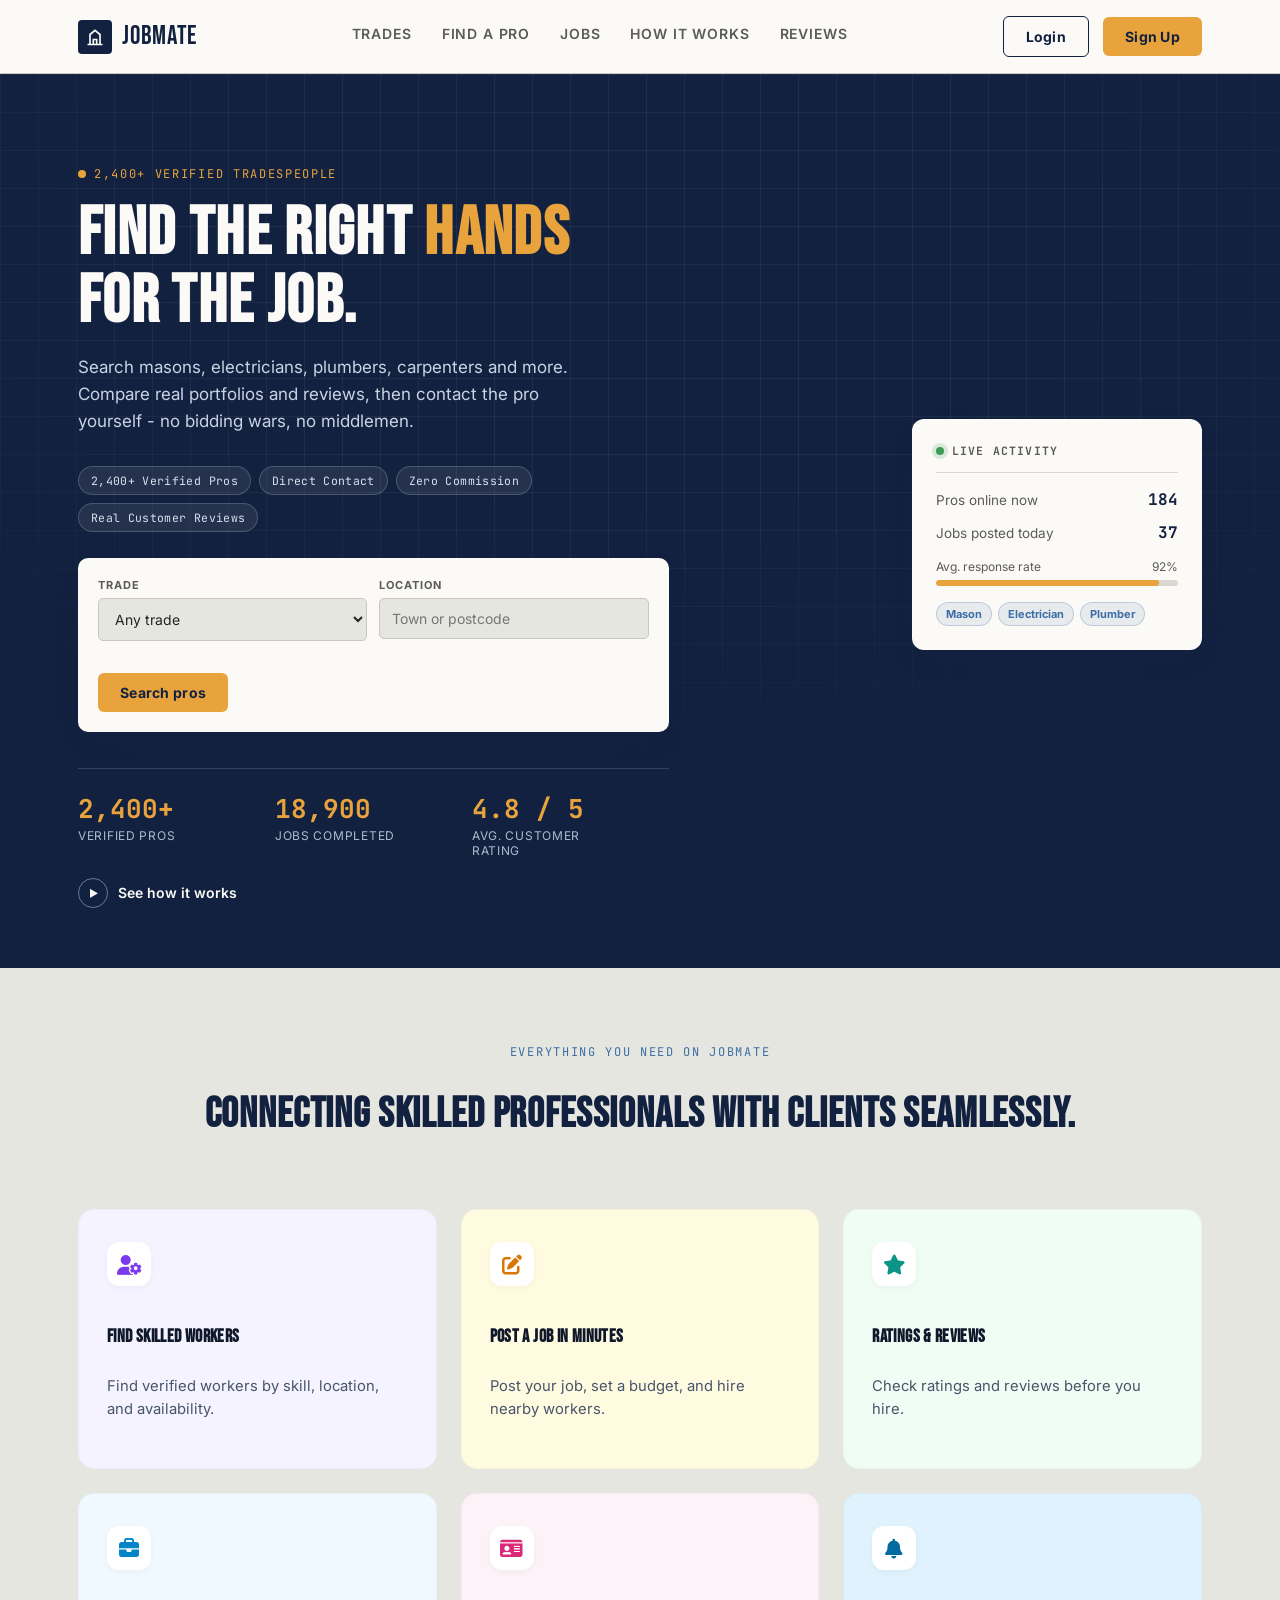
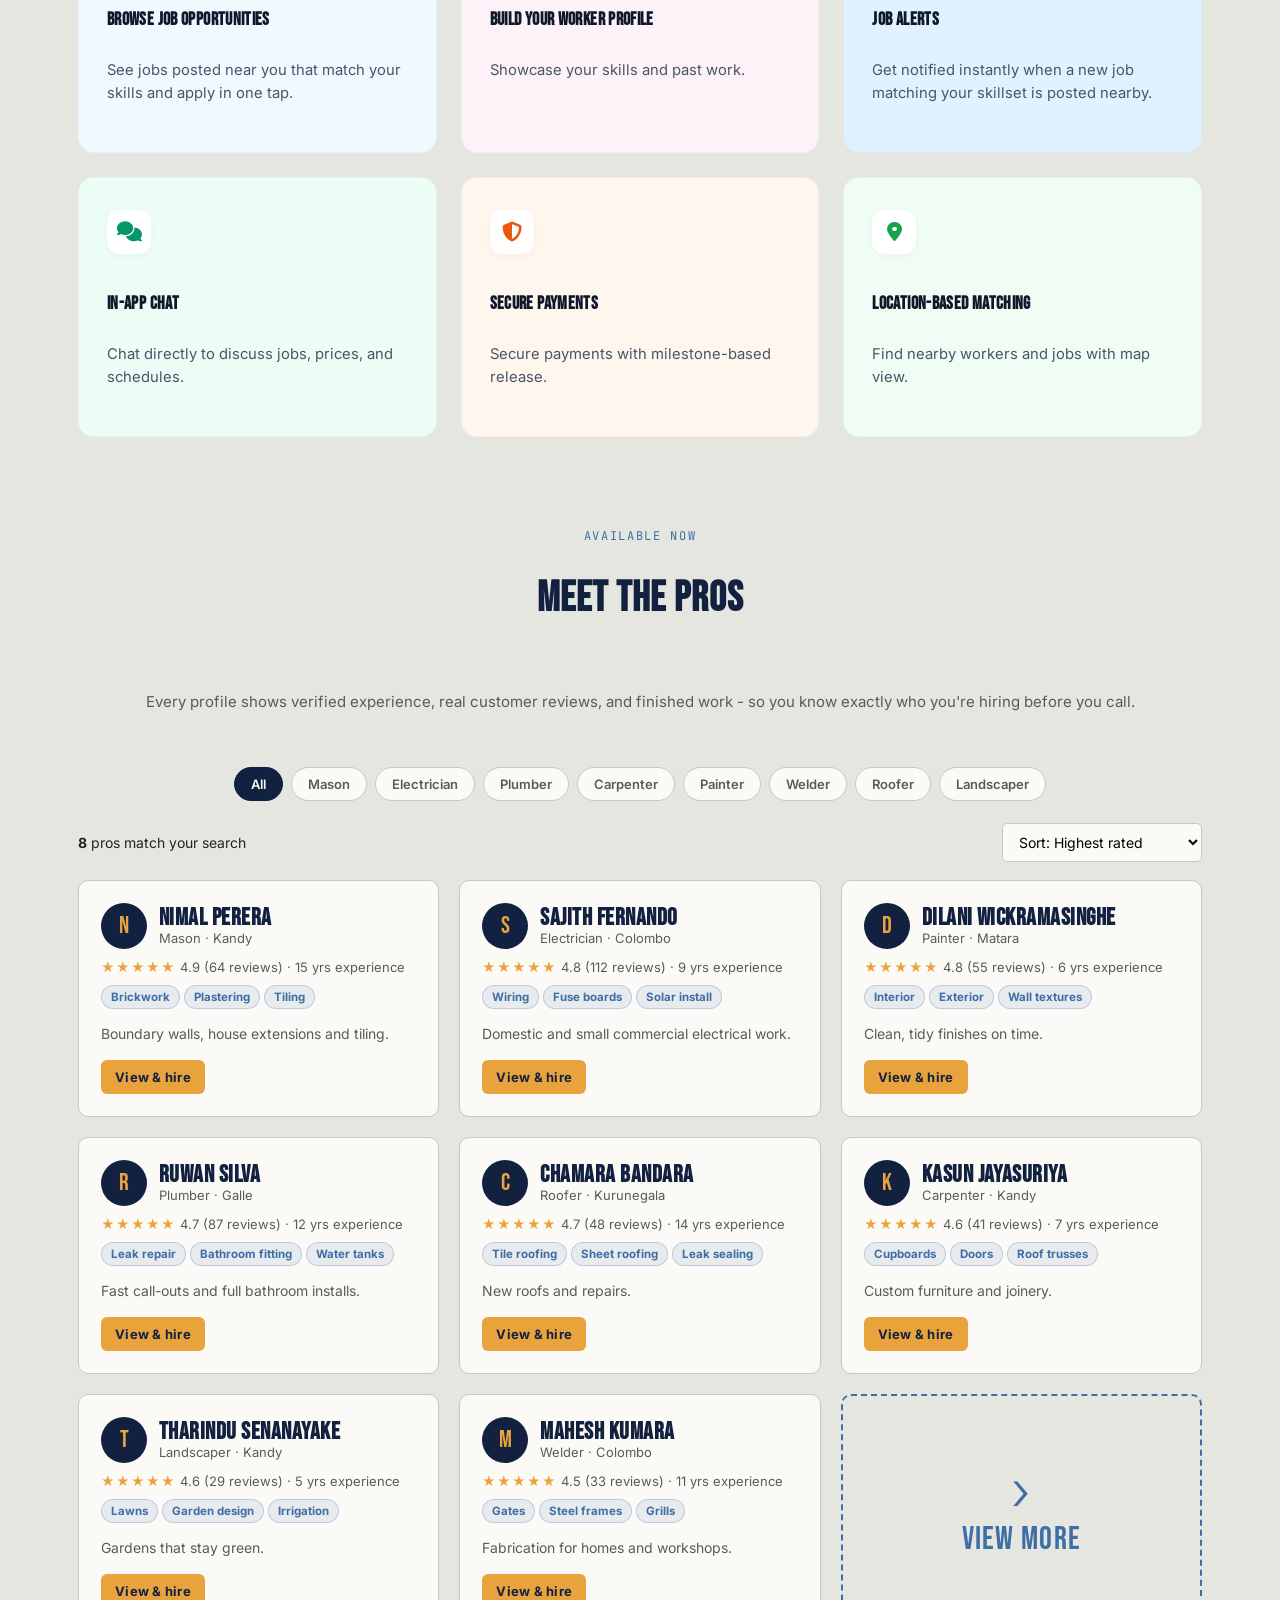
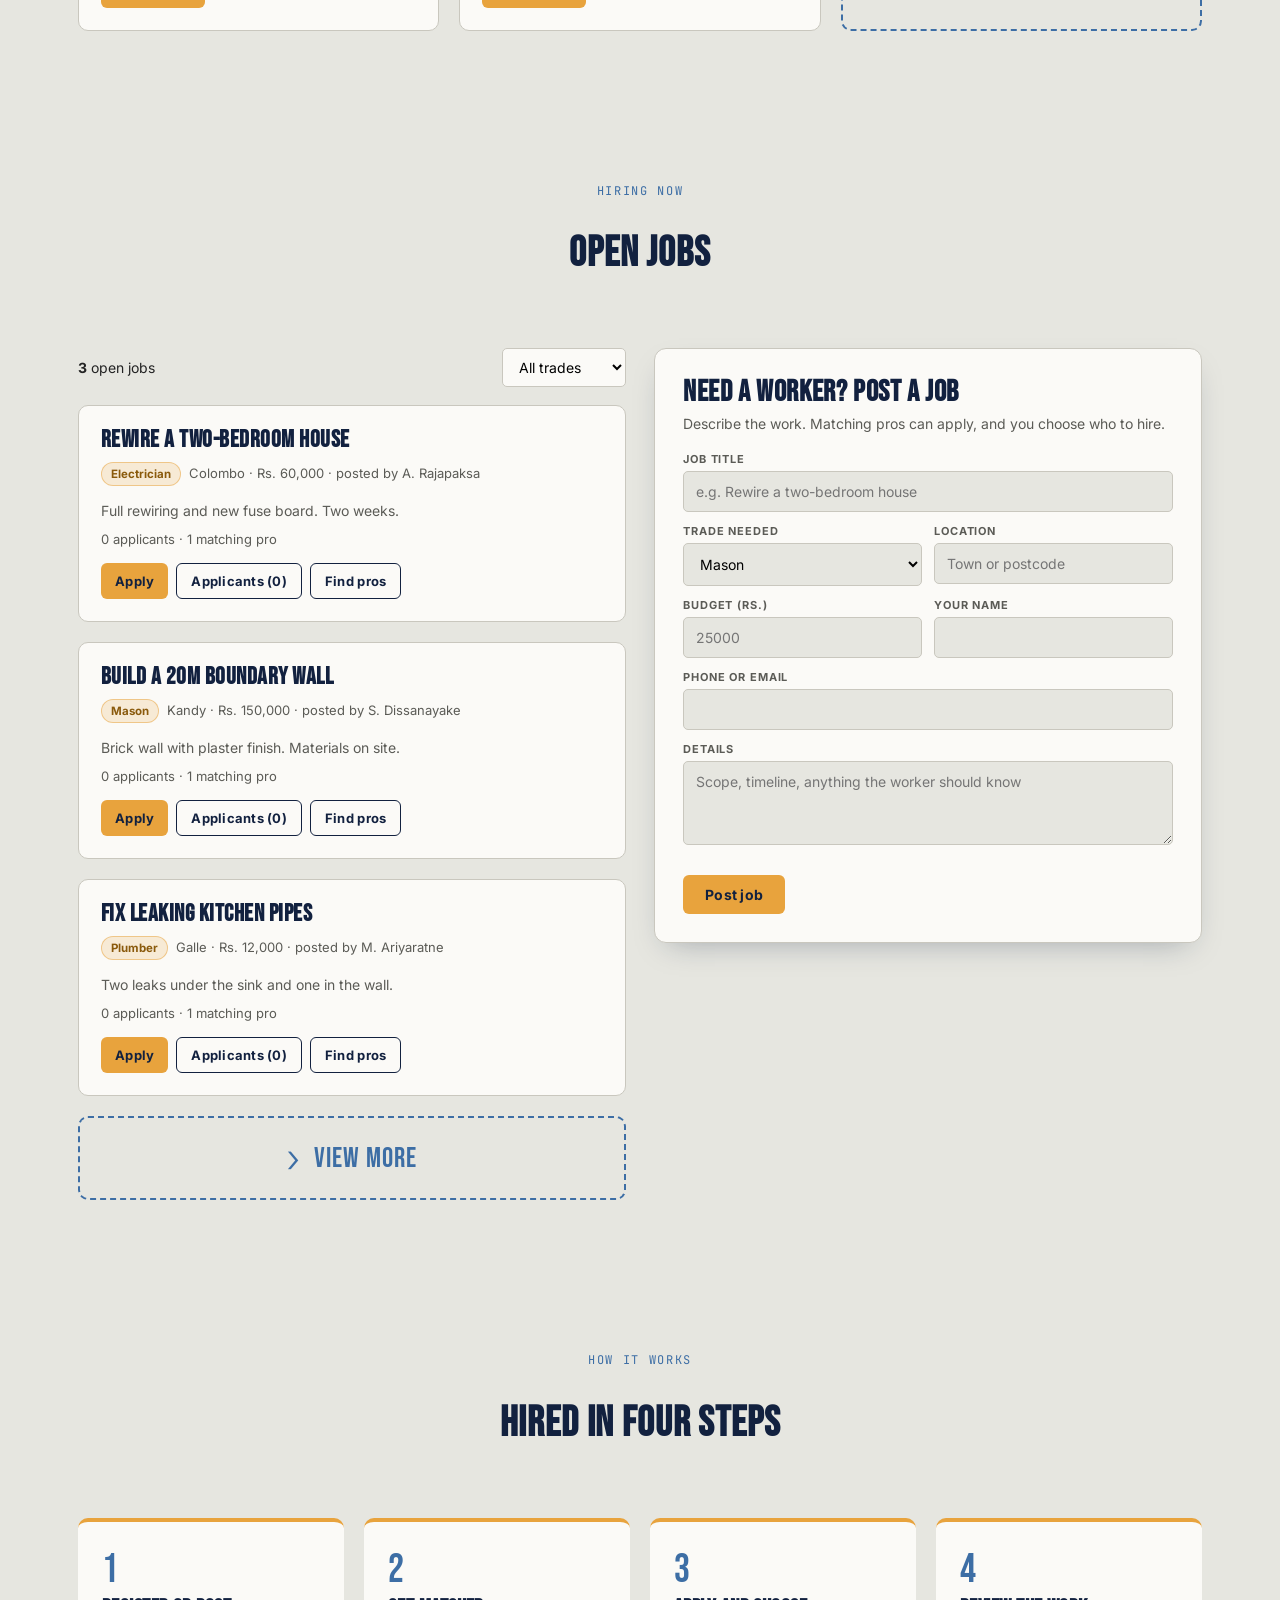
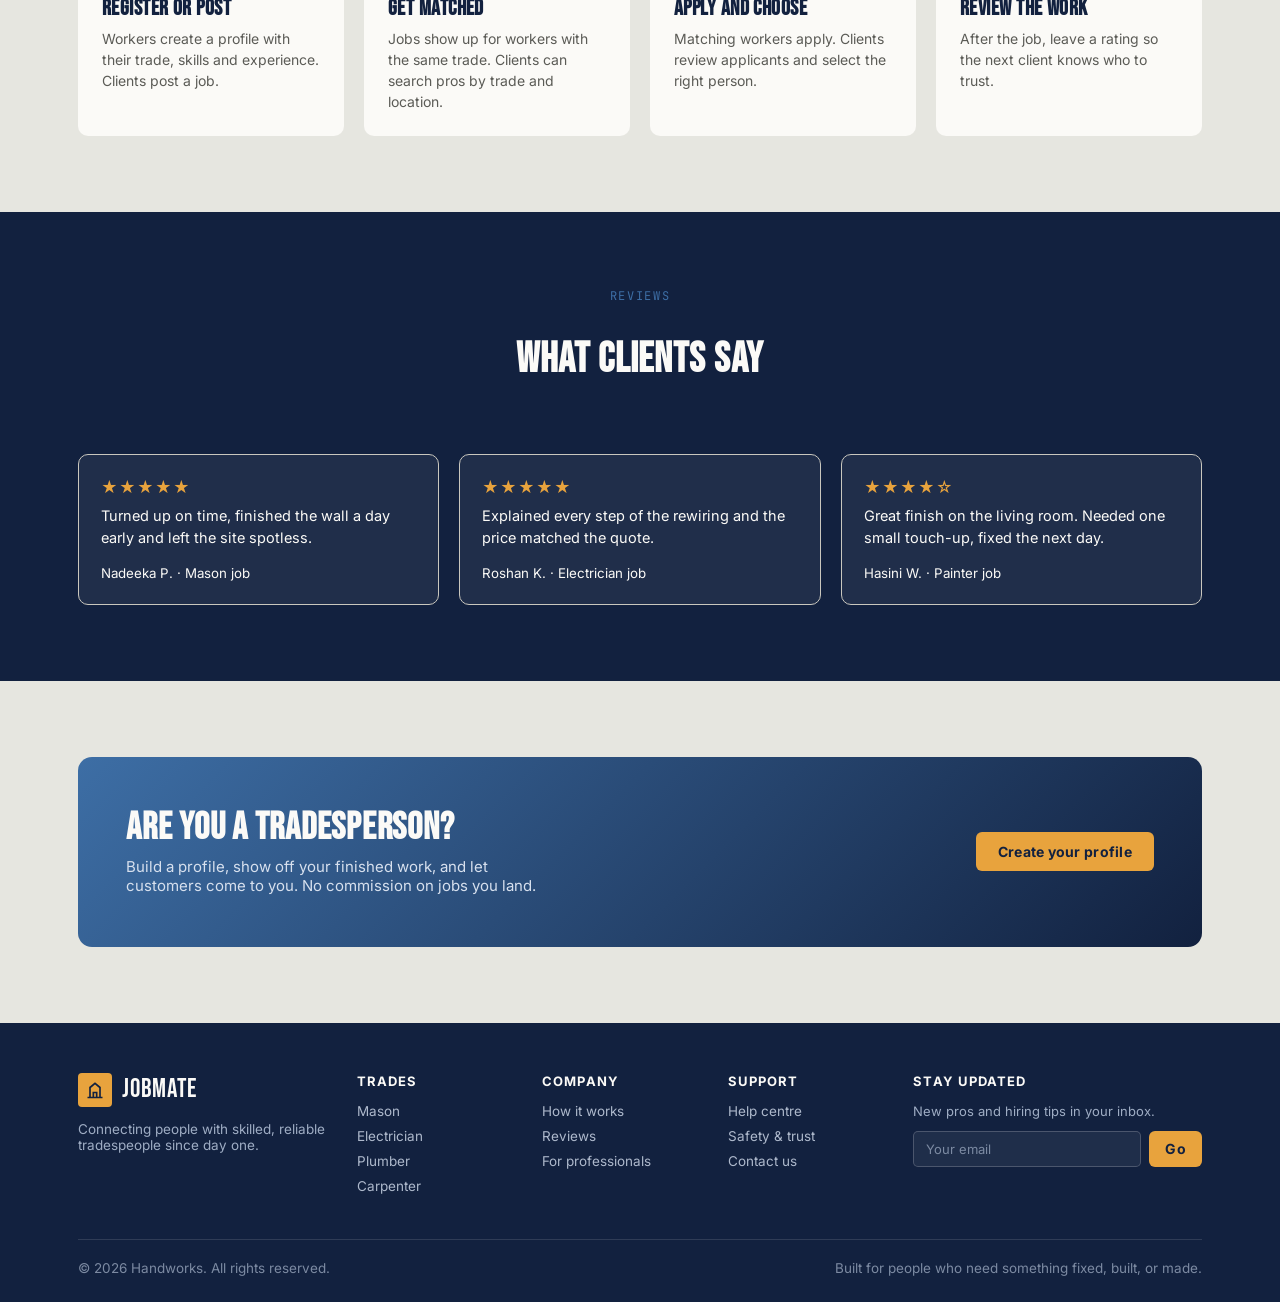
==== commit 4ea5cd63: "Connect sign-up page, remove trade form and job delete button" ====
--- a/index.html
+++ b/index.html
@@ -288,31 +288,11 @@
         <h2>Are you a tradesperson?</h2>
         <p>Build a profile, show off your finished work, and let customers come to you. No commission on jobs you land.</p>
       </div>
-      <a href="#" class="btn btn-primary" id="joinBtn">Create your profile</a>
-    </div>
-  </div>
-</section>
-
-<section id="join">
-  <div class="wrap" style="max-width:720px;">
-    <form class="form-card" id="joinForm" novalidate>
-      <h3>List your trade</h3>
-      <p class="sub">Register your skills and experience. You will appear in search and can apply to jobs that match your trade.</p>
-      <div class="form-grid">
-        <div class="f"><label for="rName">Full name</label><input id="rName" autocomplete="name"></div>
-        <div class="f"><label for="rTrade">Trade</label><select id="rTrade"></select></div>
-        <div class="f"><label for="rLoc">Location</label><input id="rLoc" placeholder="Town or postcode"></div>
-        <div class="f"><label for="rExp">Years of experience</label><input id="rExp" type="number" min="0" max="60"></div>
-        <div class="f"><label for="rPhone">Phone</label><input id="rPhone" type="tel"></div>
-        <div class="f"><label for="rEmail">Email</label><input id="rEmail" type="email"></div>
-        <div class="f full"><label for="rSkills">Skills (comma separated)</label><input id="rSkills" placeholder="e.g. Wiring, Fuse boards, Solar install"></div>
-        <div class="f full"><label for="rBio">About your work</label><textarea id="rBio"></textarea></div>
-      </div>
-      <div class="err" id="joinErr"></div>
-      <button class="btn btn-primary" type="submit">Create my profile</button>
-    </form>
-  </div>
-</section>
+      <a href="signup.html" class="btn btn-primary" id="joinBtn">Create your profile</a>
+    </div>
+  </div>
+</section>
+
 <footer>
   <div class="wrap">
     <div class="footer-grid">
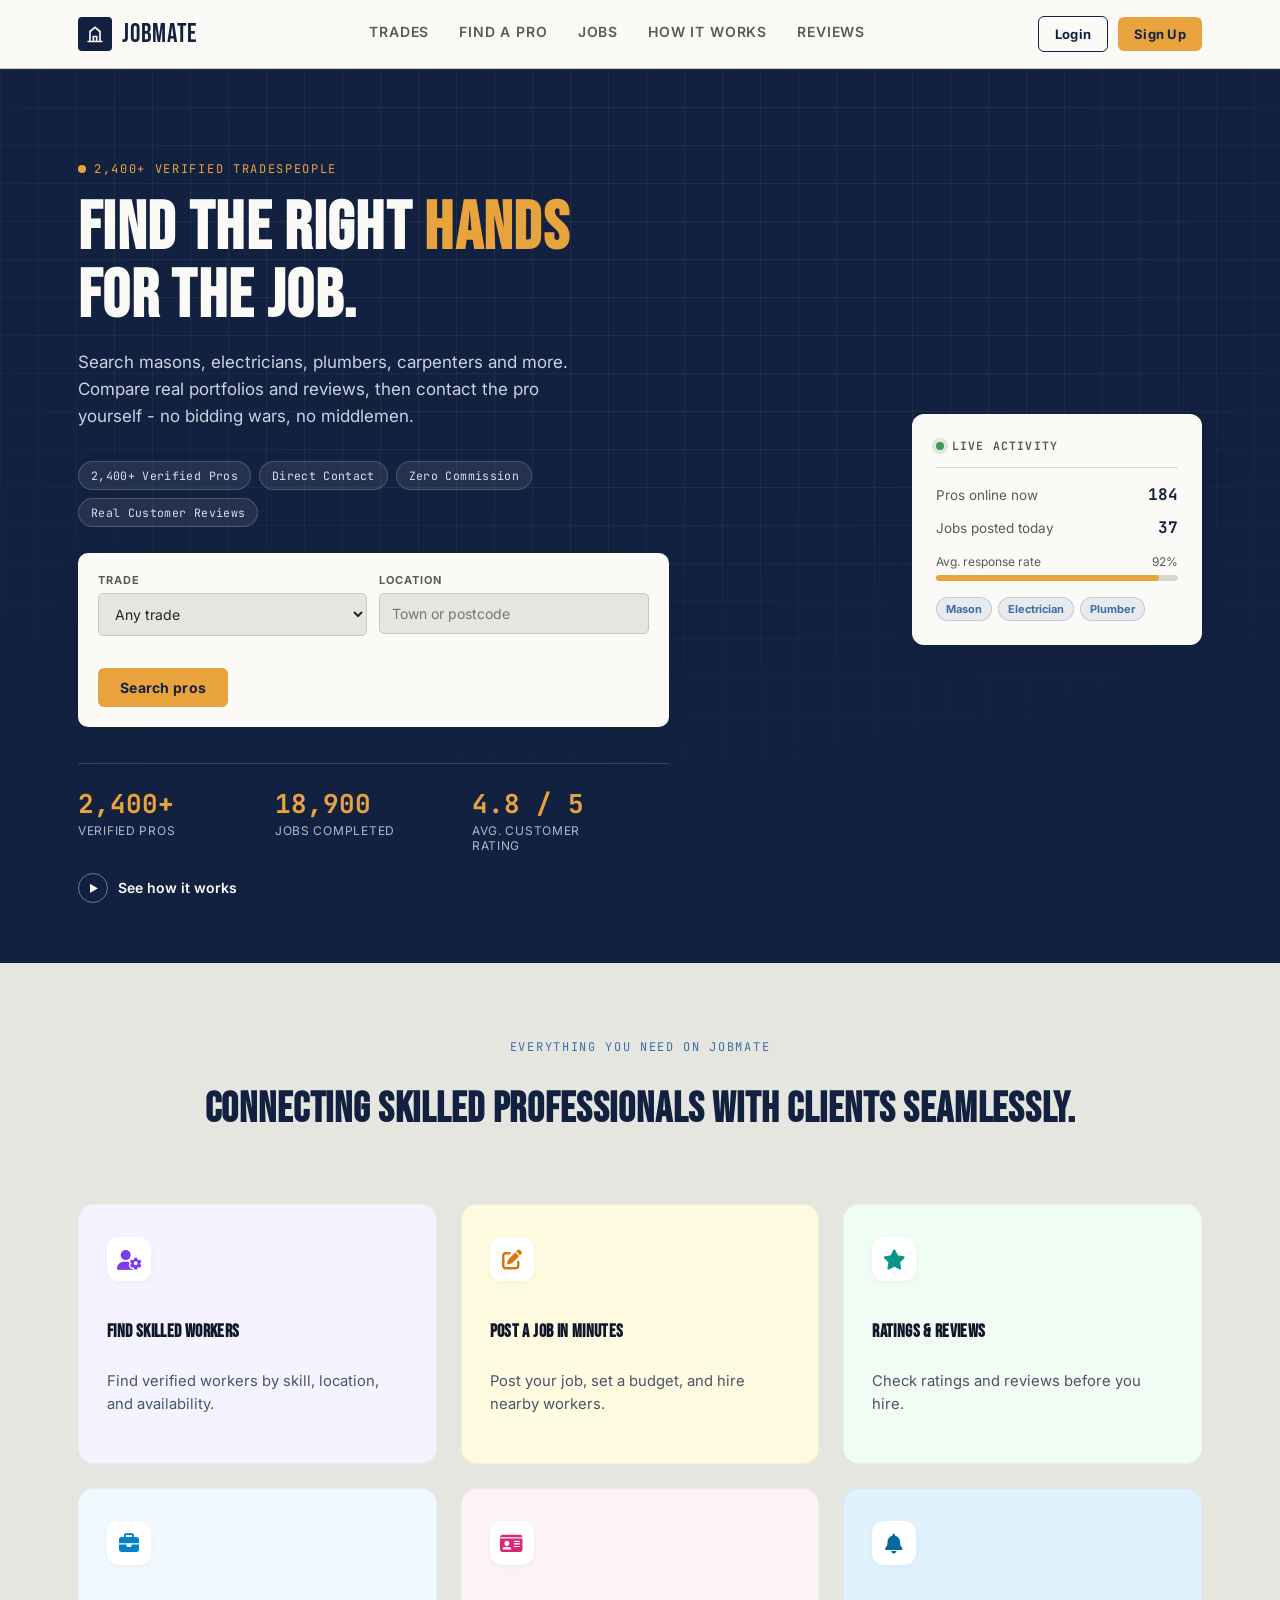
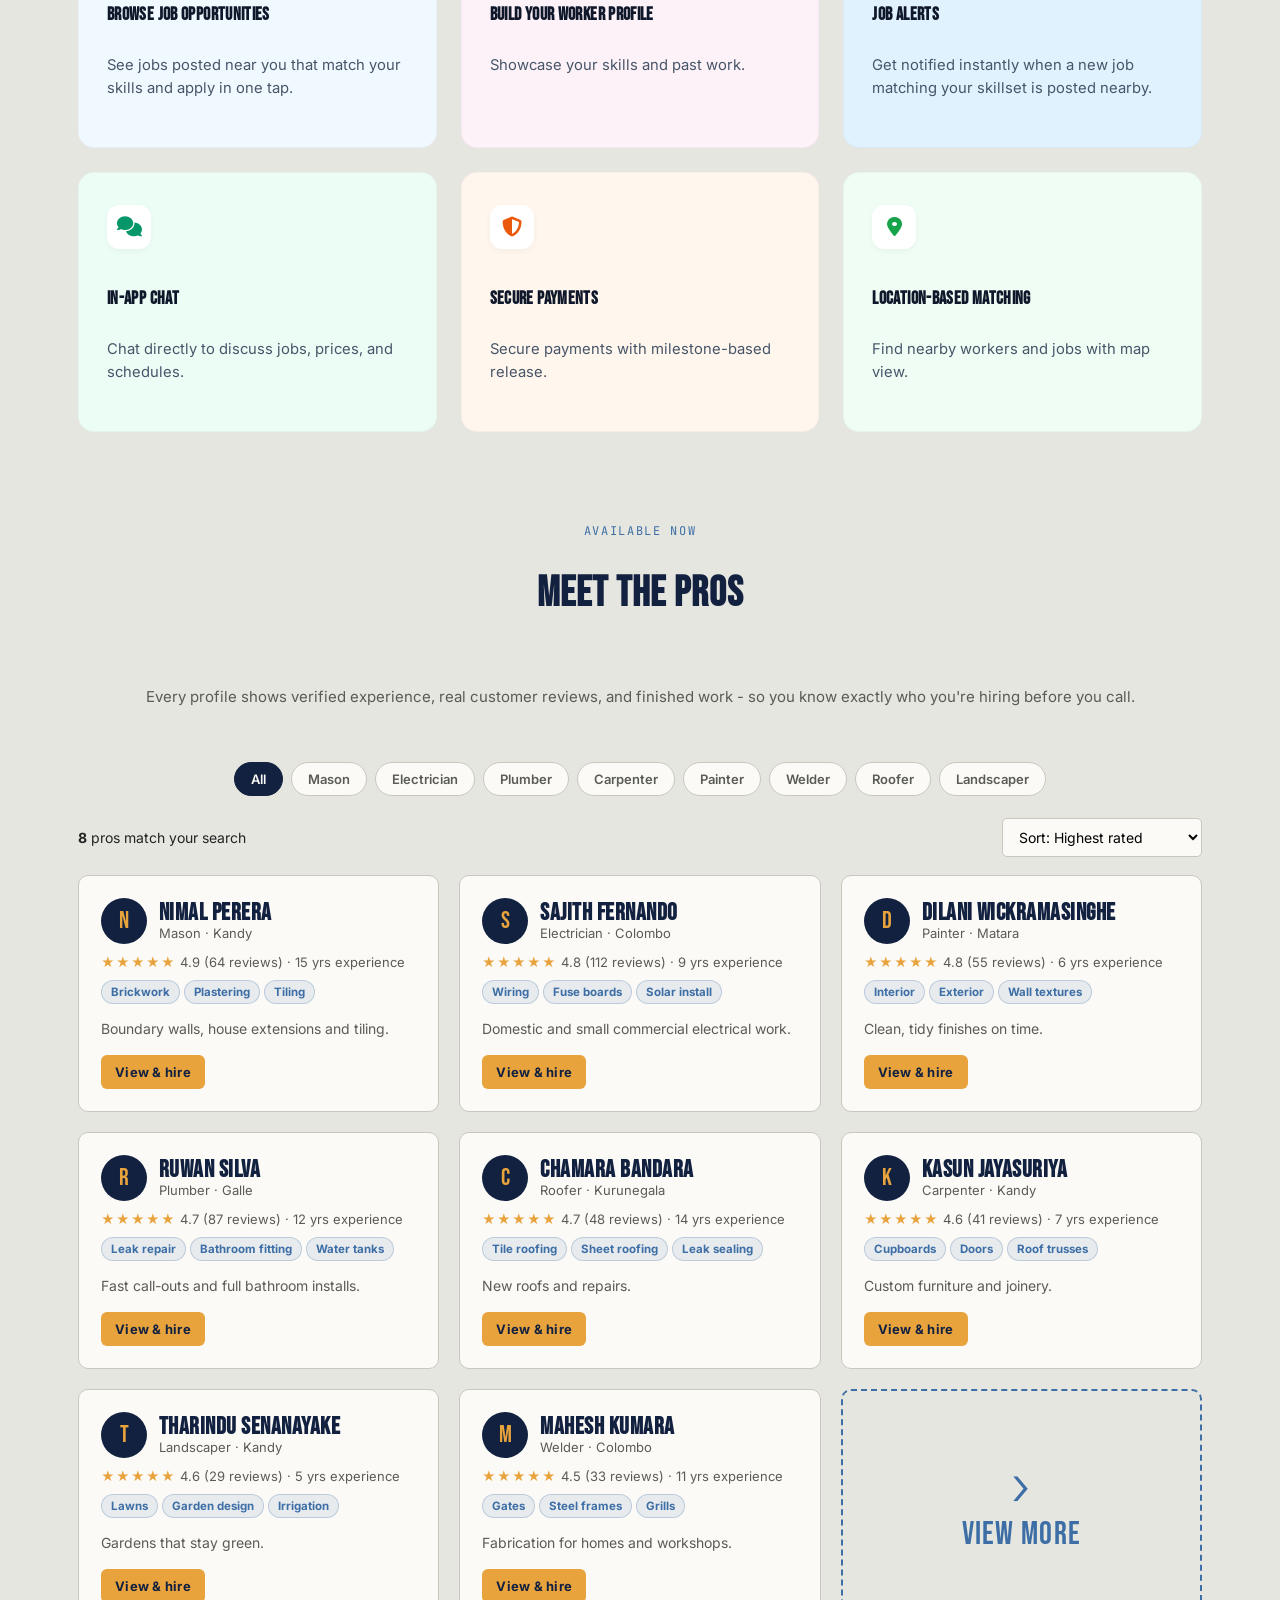
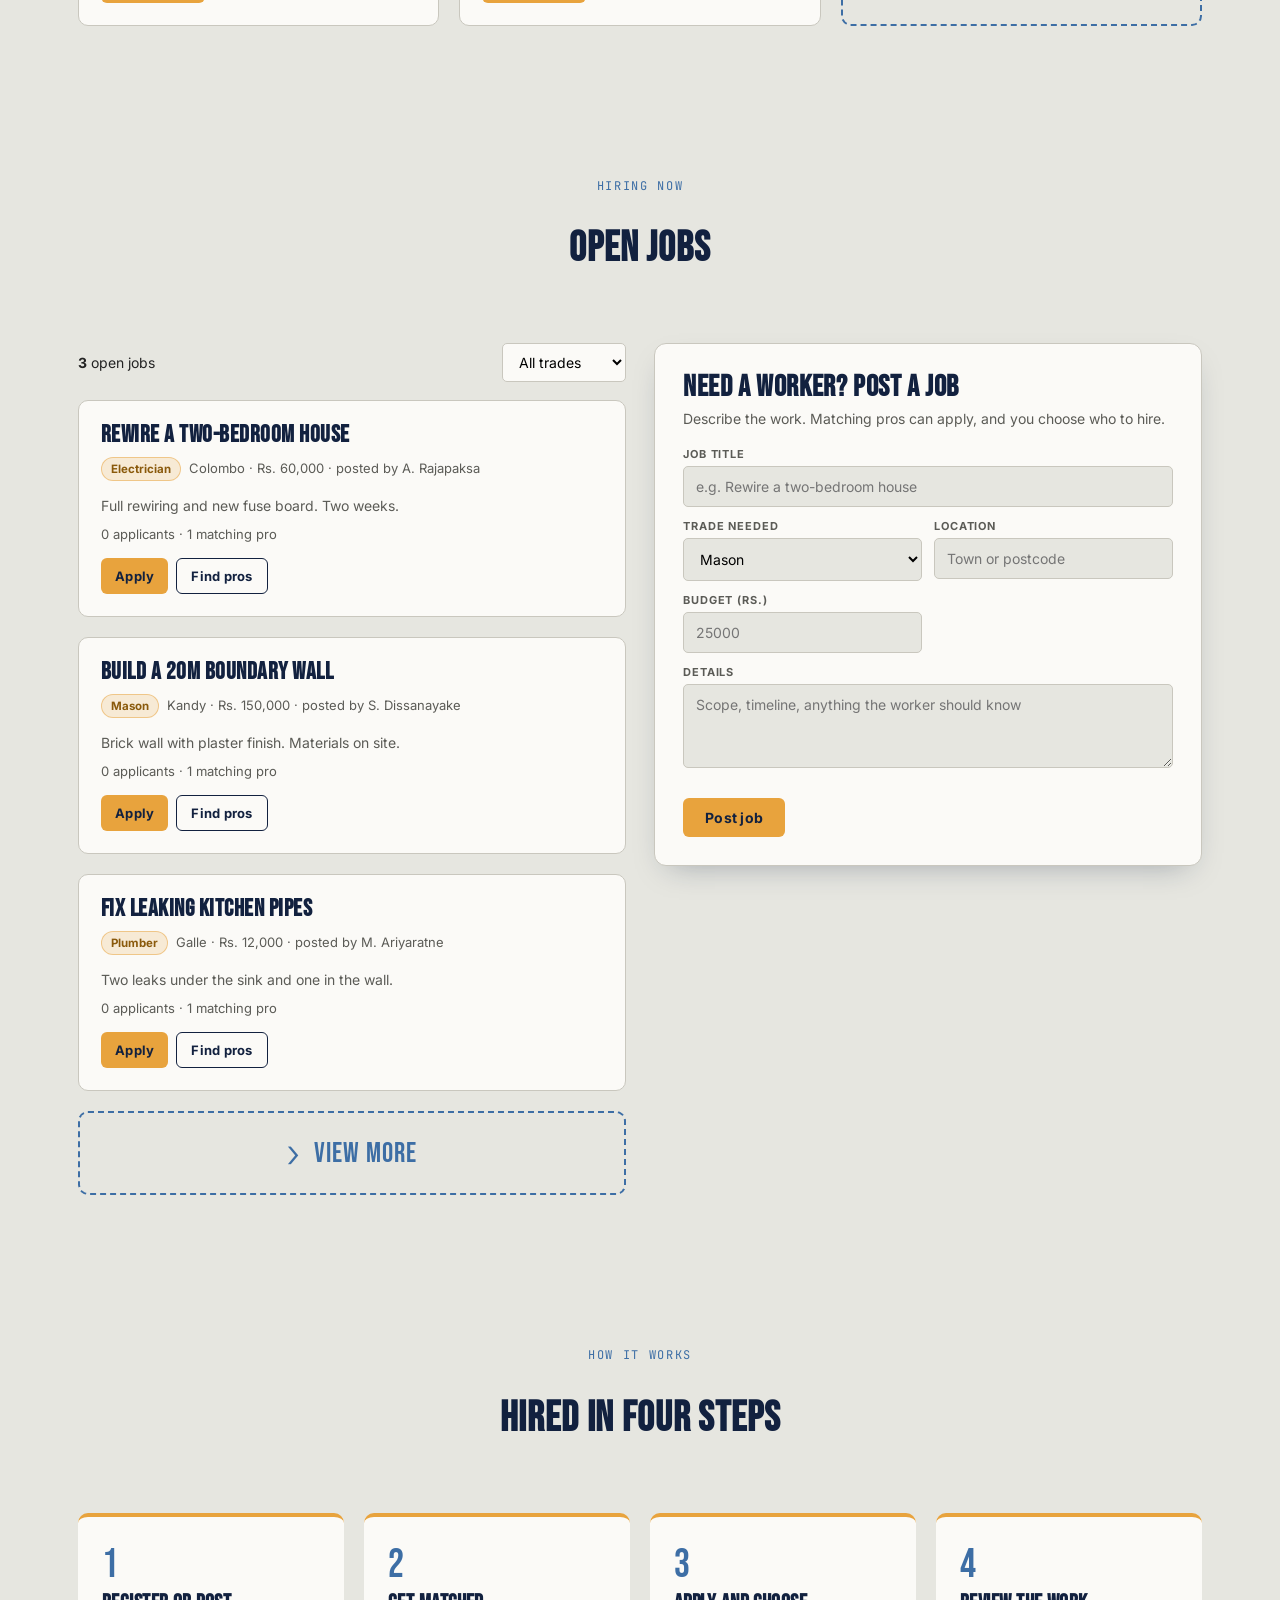
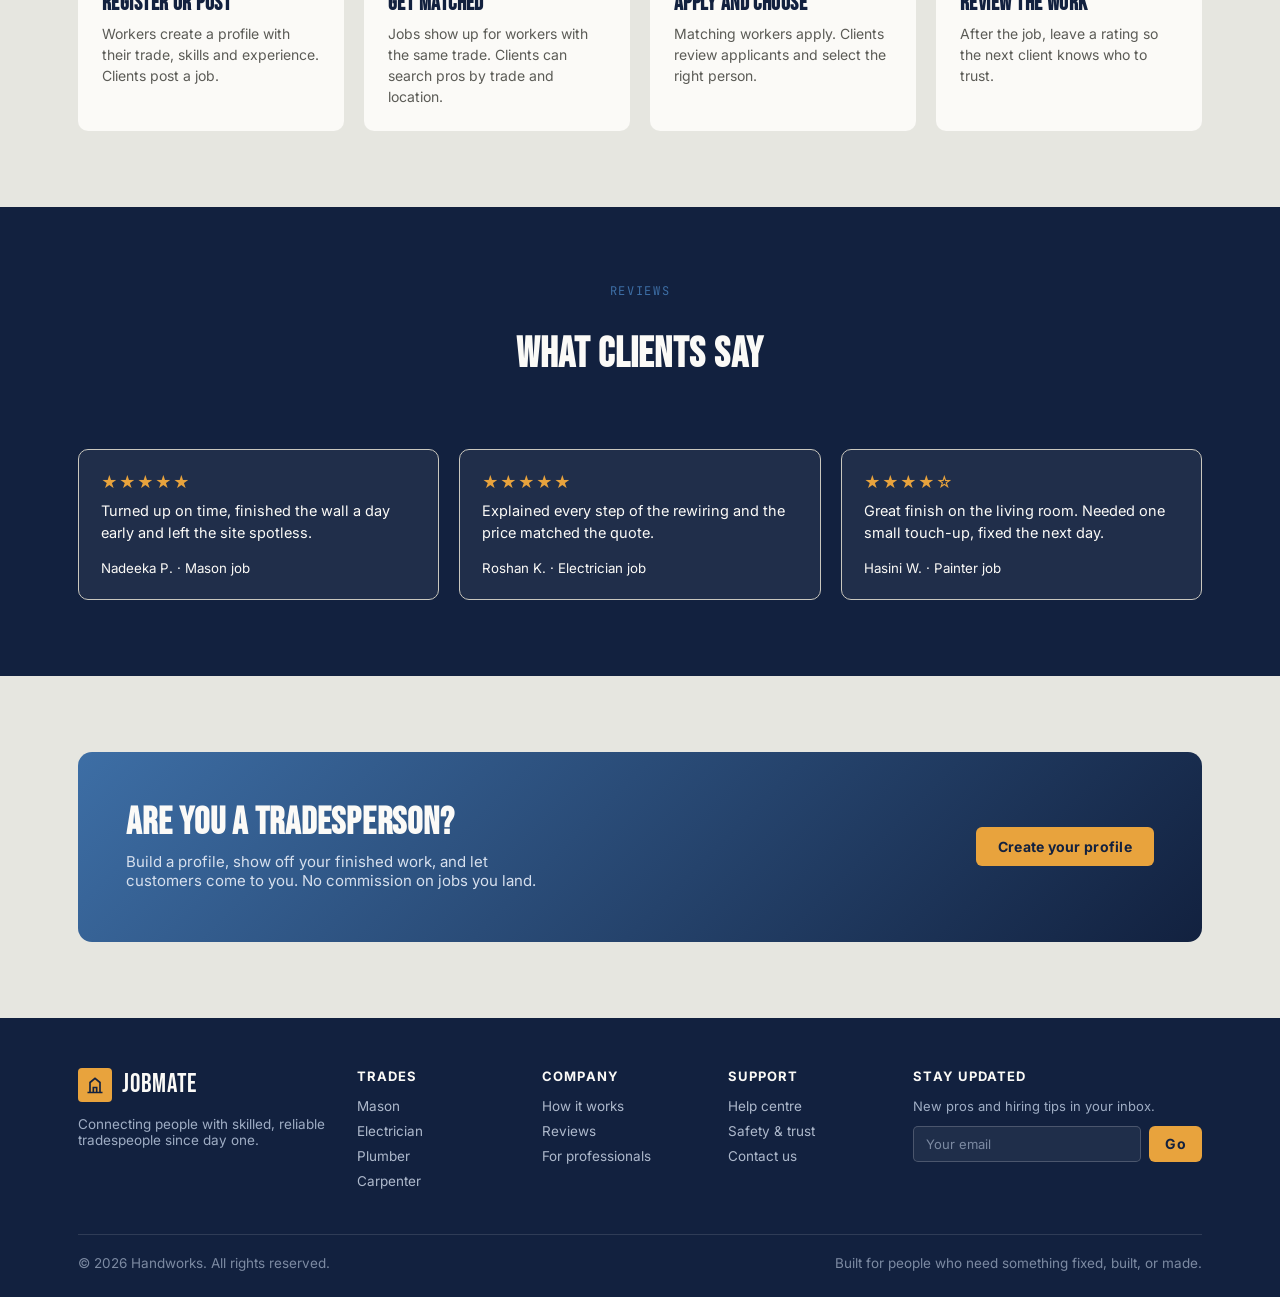
==== commit 27bf9380: "Add accounts with roles, profile menu, profile pages" ====
--- a/index.html
+++ b/index.html
@@ -26,9 +26,7 @@
       <a href="#reviews">Reviews</a>
     </nav>
     <div style="display:flex;align-items:center;gap:14px;" id="authNavButtons">
-      <!-- Dynamically managed by JavaScript based on login state -->
-      <a href="login.html" class="btn btn-outline nav-cta">Login</a>
-      <a href="signup.html" class="btn btn-primary nav-cta">Sign Up</a>
+      <div class="auth-nav" id="authNav"></div>
       <button class="menu-toggle" id="menuToggle" aria-label="Toggle menu"><span></span><span></span><span></span></button>
     </div>
   </div>
@@ -251,8 +249,6 @@
           <div class="f"><label for="jTrade">Trade needed</label><select id="jTradeSel"></select></div>
           <div class="f"><label for="jLoc">Location</label><input id="jLoc" placeholder="Town or postcode"></div>
           <div class="f"><label for="jBudget">Budget (Rs.)</label><input id="jBudget" type="number" min="0" placeholder="25000"></div>
-          <div class="f"><label for="jName">Your name</label><input id="jName"></div>
-          <div class="f full"><label for="jContact">Phone or email</label><input id="jContact"></div>
           <div class="f full"><label for="jDesc">Details</label><textarea id="jDesc" placeholder="Scope, timeline, anything the worker should know"></textarea></div>
         </div>
         <div class="err" id="jobErr"></div>
--- a/style.css
+++ b/style.css
@@ -387,3 +387,44 @@
 .list-search .search-wrap i{position:absolute;left:13px;top:50%;transform:translateY(-50%);color:var(--charcoal-soft);font-size:14px;pointer-events:none;}
 .list-search input{width:100%;border:1.5px solid var(--line);border-radius:5px;padding:12px 12px 12px 38px;font-family:inherit;font-size:14px;background:var(--concrete);}
 .list-search input:focus{border-color:var(--steel);outline:none;}
+
+/* ---------- ACCOUNT NAV, DROPDOWN, PROFILE PAGES ---------- */
+.auth-nav{display:flex;align-items:center;gap:10px;}
+.auth-nav .btn{padding:9px 16px;font-size:13px;}
+.avatar,.avatar-btn,.dd-avatar,.prof-avatar{overflow:hidden;}
+.avatar img,.avatar-btn img,.dd-avatar img,.prof-avatar img{width:100%;height:100%;object-fit:cover;border-radius:50%;display:block;}
+.user-menu{position:relative;}
+.avatar-btn{width:42px;height:42px;padding:0;border-radius:50%;border:2px solid transparent;background:var(--ink);color:var(--amber);font-family:'Inter',sans-serif;font-weight:800;font-size:14px;letter-spacing:.02em;display:flex;align-items:center;justify-content:center;}
+.avatar-btn:hover,.avatar-btn[aria-expanded="true"]{border-color:var(--amber);}
+.user-dd{position:absolute;right:0;top:calc(100% + 10px);width:300px;max-width:92vw;background:#fff;border:1px solid var(--line);border-radius:10px;box-shadow:0 18px 40px -12px rgba(18,33,63,.35);padding:8px 0;z-index:150;}
+.user-dd[hidden]{display:none;}
+.dd-head{display:flex;gap:14px;align-items:center;padding:16px 18px;}
+.dd-avatar{width:56px;height:56px;border-radius:50%;background:var(--ink);color:var(--amber);font-weight:800;font-size:20px;display:flex;align-items:center;justify-content:center;flex-shrink:0;}
+.dd-who{min-width:0;}
+.dd-who strong{display:block;font-size:15px;color:var(--ink);}
+.dd-who small{display:block;color:var(--charcoal-soft);font-size:12.5px;overflow:hidden;text-overflow:ellipsis;white-space:nowrap;}
+.dd-sep{height:1px;background:var(--concrete-2);margin:6px 0;}
+.user-dd a,.user-dd button[role="menuitem"]{display:flex;justify-content:space-between;align-items:center;width:100%;padding:11px 18px;background:none;border:none;font-family:inherit;font-size:14.5px;color:var(--charcoal);text-align:left;}
+.user-dd a:hover,.user-dd button[role="menuitem"]:hover{background:var(--concrete);color:var(--ink);}
+.dd-val{color:var(--charcoal-soft);font-size:13px;}
+.lang-list{display:grid;gap:8px;margin:14px 0;}
+.lang-opt{padding:12px 16px;border:1.5px solid var(--line);border-radius:8px;background:#fff;font-size:15px;font-weight:600;text-align:left;font-family:inherit;}
+.lang-opt:hover,.lang-opt.active{border-color:var(--ink);background:var(--concrete);}
+.acct-page{padding:44px 0 80px;min-height:calc(100vh - 70px);}
+.narrow{max-width:820px;}
+.prof-card,.acct-card{background:var(--paper);border:1px solid var(--line);border-radius:12px;padding:28px;margin-bottom:20px;}
+.prof-head{display:flex;gap:20px;align-items:center;flex-wrap:wrap;}
+.prof-head .grow{flex:1;min-width:200px;}
+.prof-head h1{font-size:40px;margin:0 0 4px;}
+.prof-avatar{width:92px;height:92px;border-radius:50%;background:var(--ink);color:var(--amber);font-weight:800;font-size:30px;display:flex;align-items:center;justify-content:center;flex-shrink:0;}
+.prof-grid{display:grid;grid-template-columns:1fr 1fr;gap:18px 28px;margin:24px 0 0;}
+.prof-grid dt{font-size:11px;text-transform:uppercase;letter-spacing:.08em;font-weight:700;color:var(--charcoal-soft);margin:0 0 4px;}
+.prof-grid dd{margin:0;font-size:15px;color:var(--charcoal);word-break:break-word;}
+.prof-grid .full{grid-column:1/-1;}
+.acct-card h2{font-size:30px;margin:0 0 4px;}
+.photo-row{display:flex;gap:18px;align-items:center;margin-bottom:20px;flex-wrap:wrap;}
+.form-actions{display:flex;gap:12px;margin-top:20px;flex-wrap:wrap;}
+.faq details{border-bottom:1px solid var(--concrete-2);padding:14px 0;}
+.faq summary{font-weight:700;cursor:pointer;color:var(--ink);}
+.faq p{margin:10px 0 0;color:var(--charcoal-soft);line-height:1.6;font-size:14.5px;}
+@media(max-width:600px){.prof-grid{grid-template-columns:1fr;}.user-dd{position:fixed;left:12px;right:12px;top:66px;width:auto;max-width:none;}}
